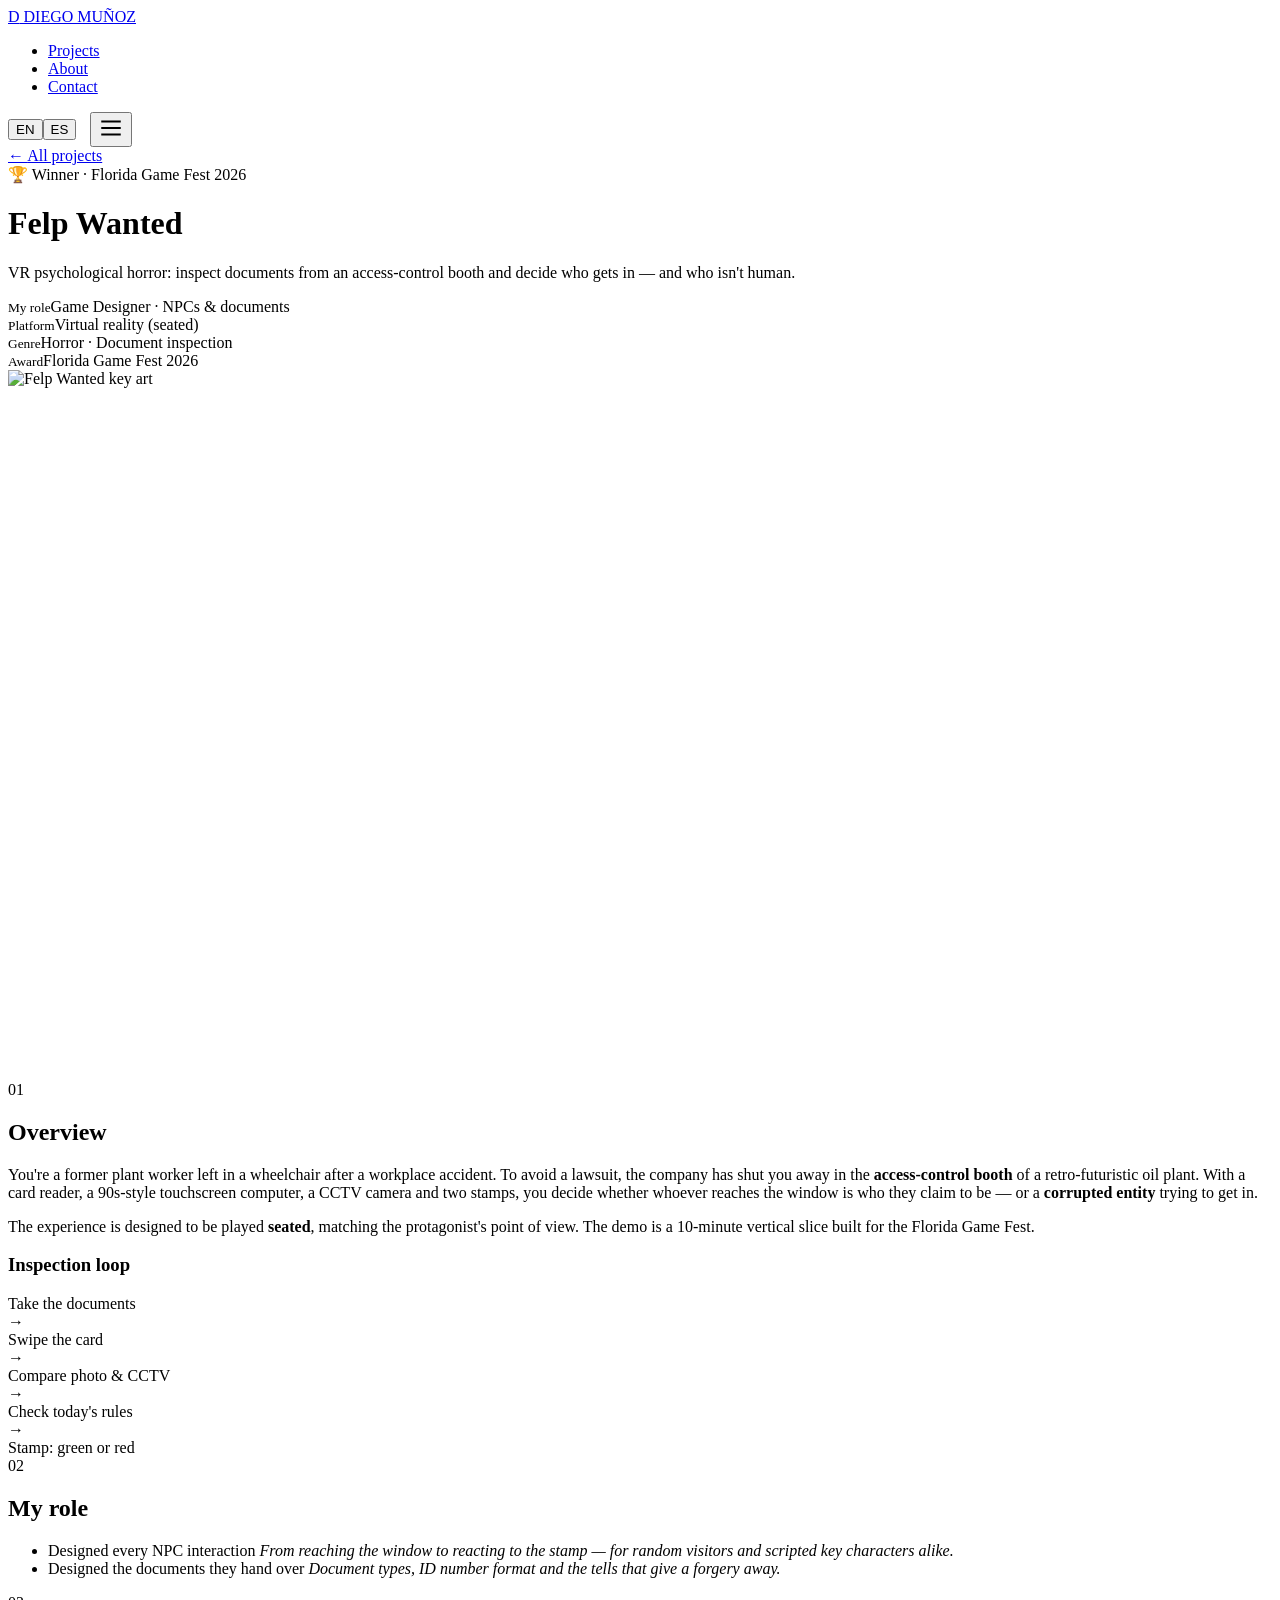
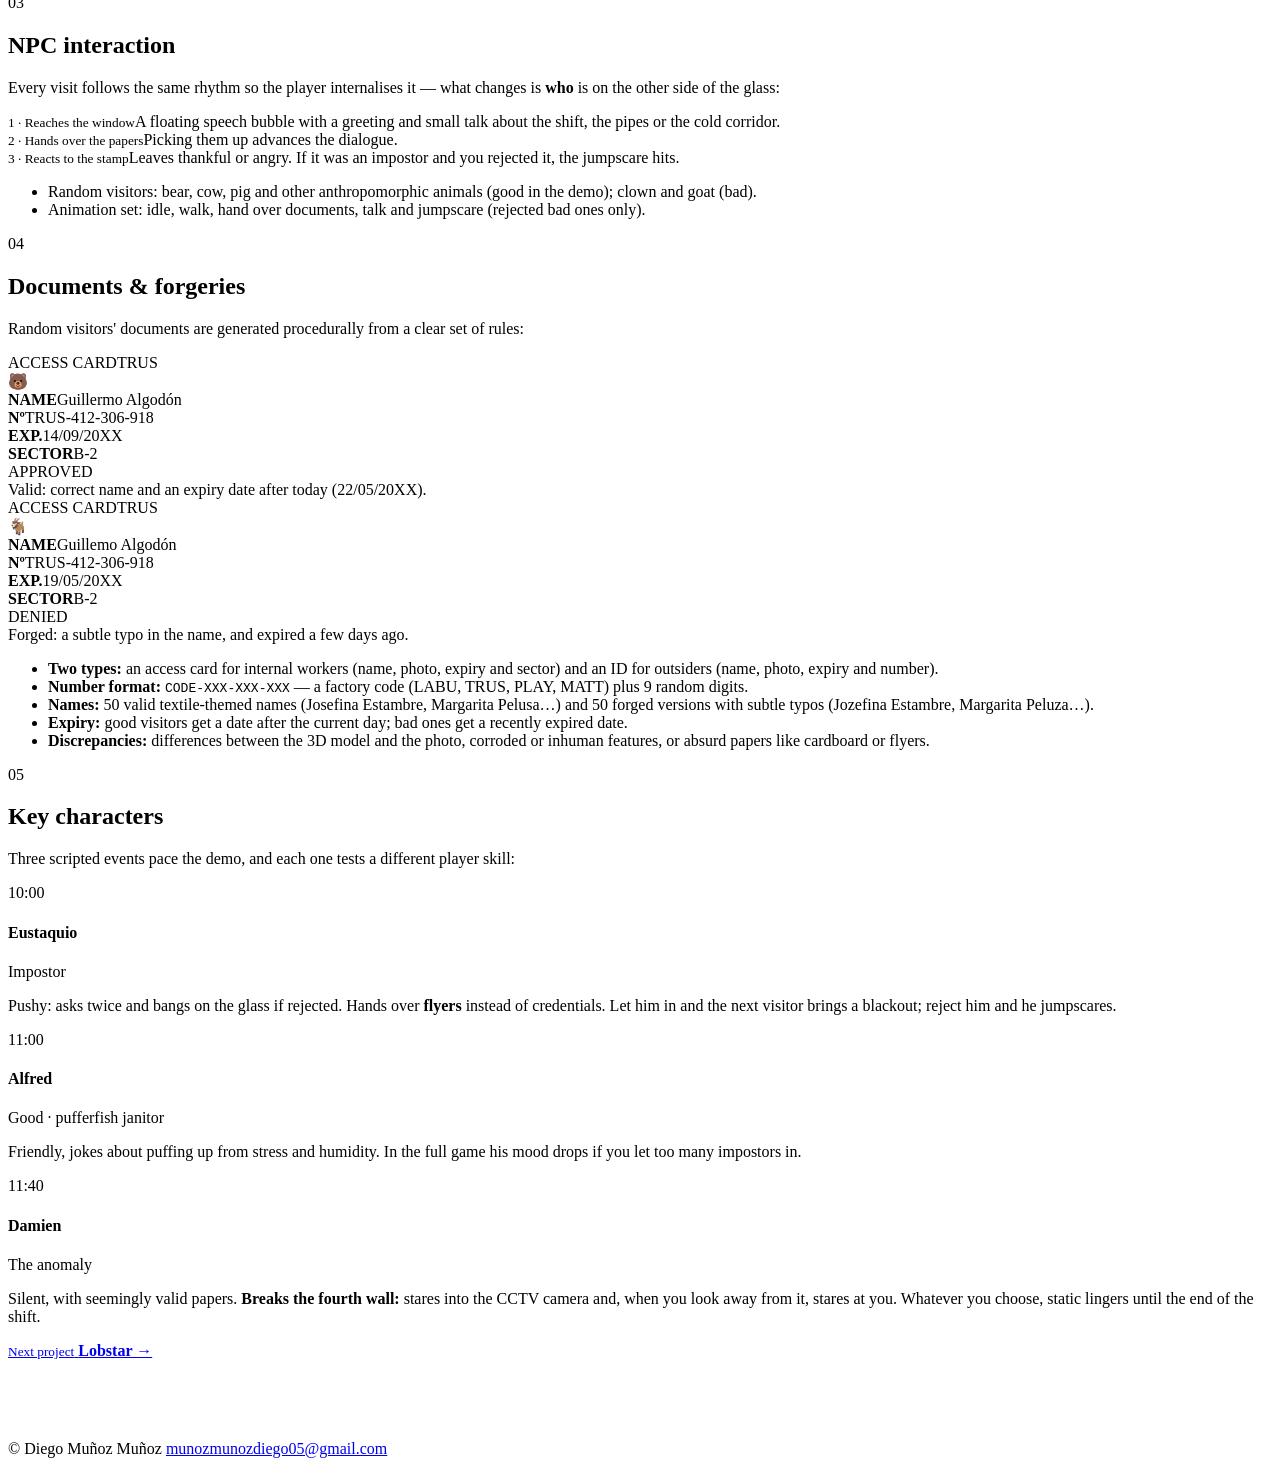
==== felpwanted.html @ 3d98a2ec "Add files via upload" ====
<!DOCTYPE html>
<html lang="en">
<head>
  <meta charset="UTF-8" />
  <meta name="viewport" content="width=device-width, initial-scale=1.0" />
  <title data-en="Felp Wanted — Diego Muñoz, Game Designer" data-es="Felp Wanted — Diego Muñoz, Game Designer">Felp Wanted — Diego Muñoz, Game Designer</title>
  <meta name="description" content="Felp Wanted: award-winning VR psychological horror about access control. NPC interaction and document design by Diego Muñoz." />
  <link rel="icon" href="data:image/svg+xml,<svg xmlns='http://www.w3.org/2000/svg' viewBox='0 0 32 32'><polygon points='0,0 32,0 32,22 22,32 0,32' fill='%23e0222f'/><text x='16' y='22' font-size='16' font-family='Arial' font-weight='bold' fill='white' text-anchor='middle'>D</text></svg>" />
  <link rel="preconnect" href="https://fonts.googleapis.com" />
  <link rel="preconnect" href="https://fonts.gstatic.com" crossorigin />
  <link href="https://fonts.googleapis.com/css2?family=Chakra+Petch:wght@500;600;700&family=Inter:wght@400;500;600&display=swap" rel="stylesheet" />
  <link rel="stylesheet" href="css/style.css" />
</head>
<body>

  <nav class="nav">
    <div class="container">
      <a href="index.html" class="logo"><span class="logo-mark">D</span> DIEGO MUÑOZ</a>
      <ul class="nav-links">
        <li><a href="index.html#projects" class="active" data-es="Proyectos">Projects</a></li>
        <li><a href="index.html#about" data-es="Sobre mí">About</a></li>
        <li><a href="index.html#contact" data-es="Contacto">Contact</a></li>
      </ul>
      <div style="display:flex;gap:14px;align-items:center">
        <div class="lang-toggle"><button data-lang="en" class="on">EN</button><button data-lang="es">ES</button></div>
        <button class="menu-btn" aria-label="Menu"><svg width="26" height="26" viewBox="0 0 24 24" fill="none" stroke="currentColor" stroke-width="2"><path d="M3 6h18M3 12h18M3 18h18"/></svg></button>
      </div>
    </div>
  </nav>

  <header class="p-hero">
    <div class="container">
      <a href="index.html#projects" class="back">← <span data-es="Todos los proyectos">All projects</span></a><br>
      <span class="flag" data-es="🏆 Ganador · Florida Game Fest 2026">🏆 Winner · Florida Game Fest 2026</span>
      <h1>Felp Wanted</h1>
      <p class="tagline" data-es="Terror psicológico en VR: revisa documentos en una cabina de control de acceso y decide quién entra… y quién no es humano.">
        VR psychological horror: inspect documents from an access-control booth and decide who gets in — and who isn't human.</p>

      <div class="facts">
        <div class="fact"><small data-es="Mi rol">My role</small><span data-es="Game Designer · NPCs y documentos">Game Designer · NPCs &amp; documents</span></div>
        <div class="fact"><small data-es="Plataforma">Platform</small><span data-es="Realidad virtual (sentado)">Virtual reality (seated)</span></div>
        <div class="fact"><small data-es="Género">Genre</small><span data-es="Terror · Inspección de documentos">Horror · Document inspection</span></div>
        <div class="fact"><small data-es="Premio">Award</small><span>Florida Game Fest 2026</span></div>
      </div>
    </div>
  </header>

  <main class="container">
    <div class="video-wrap reveal" style="aspect-ratio:16/9">
      <img src="assets/img/felpwanted-cover.jpg" alt="Felp Wanted key art" style="width:100%;height:100%;object-fit:cover" />
    </div>

    <!-- 01 OVERVIEW -->
    <div class="case reveal">
      <div class="case-label"><div class="num">01</div><h2 data-es="Resumen">Overview</h2></div>
      <div class="case-body">
        <p data-es="Eres un antiguo operario que quedó en silla de ruedas tras un accidente laboral. Para evitar una demanda, la empresa te ha encerrado en la <strong>cabina de control de acceso</strong> de una planta petrolera retrofuturista. Con un lector de tarjetas, un ordenador táctil de estética noventera, una cámara CCTV y dos sellos, debes decidir si quien llega a la ventanilla es quien dice ser… o una <strong>entidad corrupta</strong> que intenta colarse.">
          You're a former plant worker left in a wheelchair after a workplace accident. To avoid a lawsuit, the company has shut you away in the <strong>access-control booth</strong> of a retro-futuristic oil plant. With a card reader, a 90s-style touchscreen computer, a CCTV camera and two stamps, you decide whether whoever reaches the window is who they claim to be — or a <strong>corrupted entity</strong> trying to get in.</p>
        <p data-es="La experiencia está pensada para jugarse <strong>sentado</strong>, replicando la perspectiva del protagonista. La demo es un tramo vertical de 10 minutos creado para la Florida Game Fest.">
          The experience is designed to be played <strong>seated</strong>, matching the protagonist's point of view. The demo is a 10-minute vertical slice built for the Florida Game Fest.</p>
        <h3 data-es="Bucle de inspección">Inspection loop</h3>
        <div class="loop">
          <div class="step" data-es="Recoger documentos">Take the documents</div><span class="arrow">→</span>
          <div class="step" data-es="Pasar la tarjeta">Swipe the card</div><span class="arrow">→</span>
          <div class="step" data-es="Comparar foto y CCTV">Compare photo &amp; CCTV</div><span class="arrow">→</span>
          <div class="step" data-es="Revisar normas del día">Check today's rules</div><span class="arrow">→</span>
          <div class="step" data-es="Sellar: verde o rojo">Stamp: green or red</div>
        </div>
      </div>
    </div>

    <!-- 02 ROLE -->
    <div class="case reveal">
      <div class="case-label"><div class="num">02</div><h2 data-es="Mi rol">My role</h2></div>
      <div class="case-body">
        <ul class="contrib">
          <li><span data-es="Diseñé todas las interacciones con los NPCs">Designed every NPC interaction</span>
            <em data-es="Desde que llegan a la ventanilla hasta su reacción al sello, tanto de los visitantes aleatorios como de los personajes clave.">From reaching the window to reacting to the stamp — for random visitors and scripted key characters alike.</em></li>
          <li><span data-es="Diseñé los documentos que entregan">Designed the documents they hand over</span>
            <em data-es="Tipos de documento, formato de los números y las pistas que delatan una falsificación.">Document types, ID number format and the tells that give a forgery away.</em></li>
        </ul>
      </div>
    </div>

    <!-- 03 NPC INTERACTION -->
    <div class="case reveal">
      <div class="case-label"><div class="num">03</div><h2 data-es="Interacción con NPCs">NPC interaction</h2></div>
      <div class="case-body">
        <p data-es="Cada visita sigue el mismo ritmo para que el jugador lo interiorice, y lo que cambia es <strong>quién</strong> está al otro lado del cristal:">
          Every visit follows the same rhythm so the player internalises it — what changes is <strong>who</strong> is on the other side of the glass:</p>
        <div class="dialog">
          <div class="bubble"><small data-es="1 · Llega a la ventanilla">1 · Reaches the window</small><span data-es="Un bocadillo flotante con un saludo y charla sobre el turno, las cañerías o el frío del pasillo.">A floating speech bubble with a greeting and small talk about the shift, the pipes or the cold corridor.</span></div>
          <div class="bubble"><small data-es="2 · Entrega los papeles">2 · Hands over the papers</small><span data-es="Al recogerlos, el diálogo avanza.">Picking them up advances the dialogue.</span></div>
          <div class="bubble"><small data-es="3 · Reacciona al sello">3 · Reacts to the stamp</small><span data-es="Se despide agradecido o enfadado. Si era un infiltrado y lo rechazas, llega el jumpscare.">Leaves thankful or angry. If it was an impostor and you rejected it, the jumpscare hits.</span></div>
        </div>
        <ul class="rules">
          <li data-es="Visitantes aleatorios: oso, vaca, cerdo y otros animales antropomorfos (buenos en la demo); payaso y cabra (malos).">Random visitors: bear, cow, pig and other anthropomorphic animals (good in the demo); clown and goat (bad).</li>
          <li data-es="Animaciones: idle, caminar, entregar documentos, hablar y jumpscare (solo malos rechazados).">Animation set: idle, walk, hand over documents, talk and jumpscare (rejected bad ones only).</li>
        </ul>
        <div class="why" data-label="Why I designed it this way" data-label-es="Por qué lo diseñé así"><!-- WHY: NPC interaction --></div>
      </div>
    </div>

    <!-- 04 DOCUMENTS -->
    <div class="case reveal">
      <div class="case-label"><div class="num">04</div><h2 data-es="Documentos y falsificaciones">Documents &amp; forgeries</h2></div>
      <div class="case-body">
        <p data-es="Los documentos de los visitantes aleatorios se generan de forma procedural con unas reglas claras:">
          Random visitors' documents are generated procedurally from a clear set of rules:</p>
        <div class="docs">
          <div>
            <div class="doc-card">
              <div class="doc-top"><span data-es="TARJETA DE ACCESO">ACCESS CARD</span><span>TRUS</span></div>
              <div class="doc-body">
                <div class="photo">🐻</div>
                <div>
                  <div class="row"><b data-es="NOMBRE">NAME</b>Guillermo Algodón</div>
                  <div class="row"><b>Nº</b>TRUS-412-306-918</div>
                  <div class="row"><b data-es="CAD.">EXP.</b>14/09/20XX</div>
                  <div class="row"><b data-es="SECTOR">SECTOR</b>B-2</div>
                </div>
              </div>
              <span class="stamp ok" data-es="APROBADO">APPROVED</span>
            </div>
            <div class="doc-caption" data-es="Válido: nombre correcto y fecha posterior al día actual (22/05/20XX).">Valid: correct name and an expiry date after today (22/05/20XX).</div>
          </div>
          <div>
            <div class="doc-card fake">
              <div class="doc-top"><span data-es="TARJETA DE ACCESO">ACCESS CARD</span><span>TRUS</span></div>
              <div class="doc-body">
                <div class="photo">🐐</div>
                <div>
                  <div class="row"><b data-es="NOMBRE">NAME</b><span class="err">Guillemo</span> Algodón</div>
                  <div class="row"><b>Nº</b>TRUS-412-306-918</div>
                  <div class="row"><b data-es="CAD.">EXP.</b><span class="err">19/05/20XX</span></div>
                  <div class="row"><b data-es="SECTOR">SECTOR</b>B-2</div>
                </div>
              </div>
              <span class="stamp no" data-es="RECHAZADO">DENIED</span>
            </div>
            <div class="doc-caption" data-es="Falsificado: una errata sutil en el nombre y caducado hace unos días.">Forged: a subtle typo in the name, and expired a few days ago.</div>
          </div>
        </div>
        <ul class="rules">
          <li data-es="<strong>Dos tipos:</strong> tarjeta de acceso para trabajadores internos (nombre, foto, caducidad y sector) y DNI para externos (nombre, foto, caducidad y número).">
            <strong>Two types:</strong> an access card for internal workers (name, photo, expiry and sector) and an ID for outsiders (name, photo, expiry and number).</li>
          <li data-es="<strong>Formato del número:</strong> <code>SIGLAS-XXX-XXX-XXX</code>, con las siglas de una de las fábricas (LABU, TRUS, PLAY, MATT) y 9 dígitos aleatorios.">
            <strong>Number format:</strong> <code>CODE-XXX-XXX-XXX</code> — a factory code (LABU, TRUS, PLAY, MATT) plus 9 random digits.</li>
          <li data-es="<strong>Nombres:</strong> 50 nombres válidos de temática textil (Josefina Estambre, Margarita Pelusa…) y 50 versiones falsas con erratas sutiles (Jozefina Estambre, Margarita Peluza…).">
            <strong>Names:</strong> 50 valid textile-themed names (Josefina Estambre, Margarita Pelusa…) and 50 forged versions with subtle typos (Jozefina Estambre, Margarita Peluza…).</li>
          <li data-es="<strong>Caducidad:</strong> los buenos reciben una fecha posterior al día actual; los malos, una recién caducada.">
            <strong>Expiry:</strong> good visitors get a date after the current day; bad ones get a recently expired date.</li>
          <li data-es="<strong>Discrepancias:</strong> diferencias entre el modelo 3D y la foto, rasgos corroídos o inhumanos, o papeles absurdos como cartones o folletos.">
            <strong>Discrepancies:</strong> differences between the 3D model and the photo, corroded or inhuman features, or absurd papers like cardboard or flyers.</li>
        </ul>
        <div class="why" data-label="Why I designed it this way" data-label-es="Por qué lo diseñé así"><!-- WHY: documents --></div>
      </div>
    </div>

    <!-- 05 KEY CHARACTERS -->
    <div class="case reveal">
      <div class="case-label"><div class="num">05</div><h2 data-es="Personajes clave">Key characters</h2></div>
      <div class="case-body">
        <p data-es="Tres eventos guionizados marcan el ritmo de la demo. Cada uno pone a prueba una habilidad distinta del jugador:">
          Three scripted events pace the demo, and each one tests a different player skill:</p>
        <div class="chars">
          <div class="char bad">
            <div class="time">10:00</div><h4>Eustaquio</h4><span class="tag" data-es="Infiltrado">Impostor</span>
            <p data-es="Insistente: pide pasar dos veces y golpea el cristal si lo rechazas. Entrega <strong>folletos</strong> en lugar de credenciales. Si entra, provoca un apagón con el siguiente visitante; si lo rechazas, jumpscare.">Pushy: asks twice and bangs on the glass if rejected. Hands over <strong>flyers</strong> instead of credentials. Let him in and the next visitor brings a blackout; reject him and he jumpscares.</p>
          </div>
          <div class="char good">
            <div class="time">11:00</div><h4>Alfred</h4><span class="tag" data-es="Bueno · conserje pez globo">Good · pufferfish janitor</span>
            <p data-es="Amistoso, bromea con que se hincha por el estrés y la humedad. En el juego completo su ánimo decae si dejas pasar a muchos infiltrados.">Friendly, jokes about puffing up from stress and humidity. In the full game his mood drops if you let too many impostors in.</p>
          </div>
          <div class="char bad">
            <div class="time">11:40</div><h4>Damien</h4><span class="tag" data-es="La anomalía">The anomaly</span>
            <p data-es="Silencioso y con documentos aparentemente válidos. <strong>Rompe la cuarta pared:</strong> mira fijamente a la cámara CCTV y, al bajarla, te mira a ti. Hagas lo que hagas, deja estática hasta el final del turno.">Silent, with seemingly valid papers. <strong>Breaks the fourth wall:</strong> stares into the CCTV camera and, when you look away from it, stares at you. Whatever you choose, static lingers until the end of the shift.</p>
          </div>
        </div>
        <div class="why" data-label="Why I designed it this way" data-label-es="Por qué lo diseñé así"><!-- WHY: key characters --></div>
      </div>
    </div>

    <a href="lobstar.html" class="next-project reveal">
      <small data-es="Siguiente proyecto">Next project</small>
      <strong>Lobstar →</strong>
    </a>
  </main>

  <footer style="margin-top:80px">
    <div class="container">
      <span>© <span data-year></span> Diego Muñoz Muñoz</span>
      <a href="mailto:munozmunozdiego05@gmail.com">munozmunozdiego05@gmail.com</a>
    </div>
  </footer>
  <script src="js/main.js"></script>
</body>
</html>
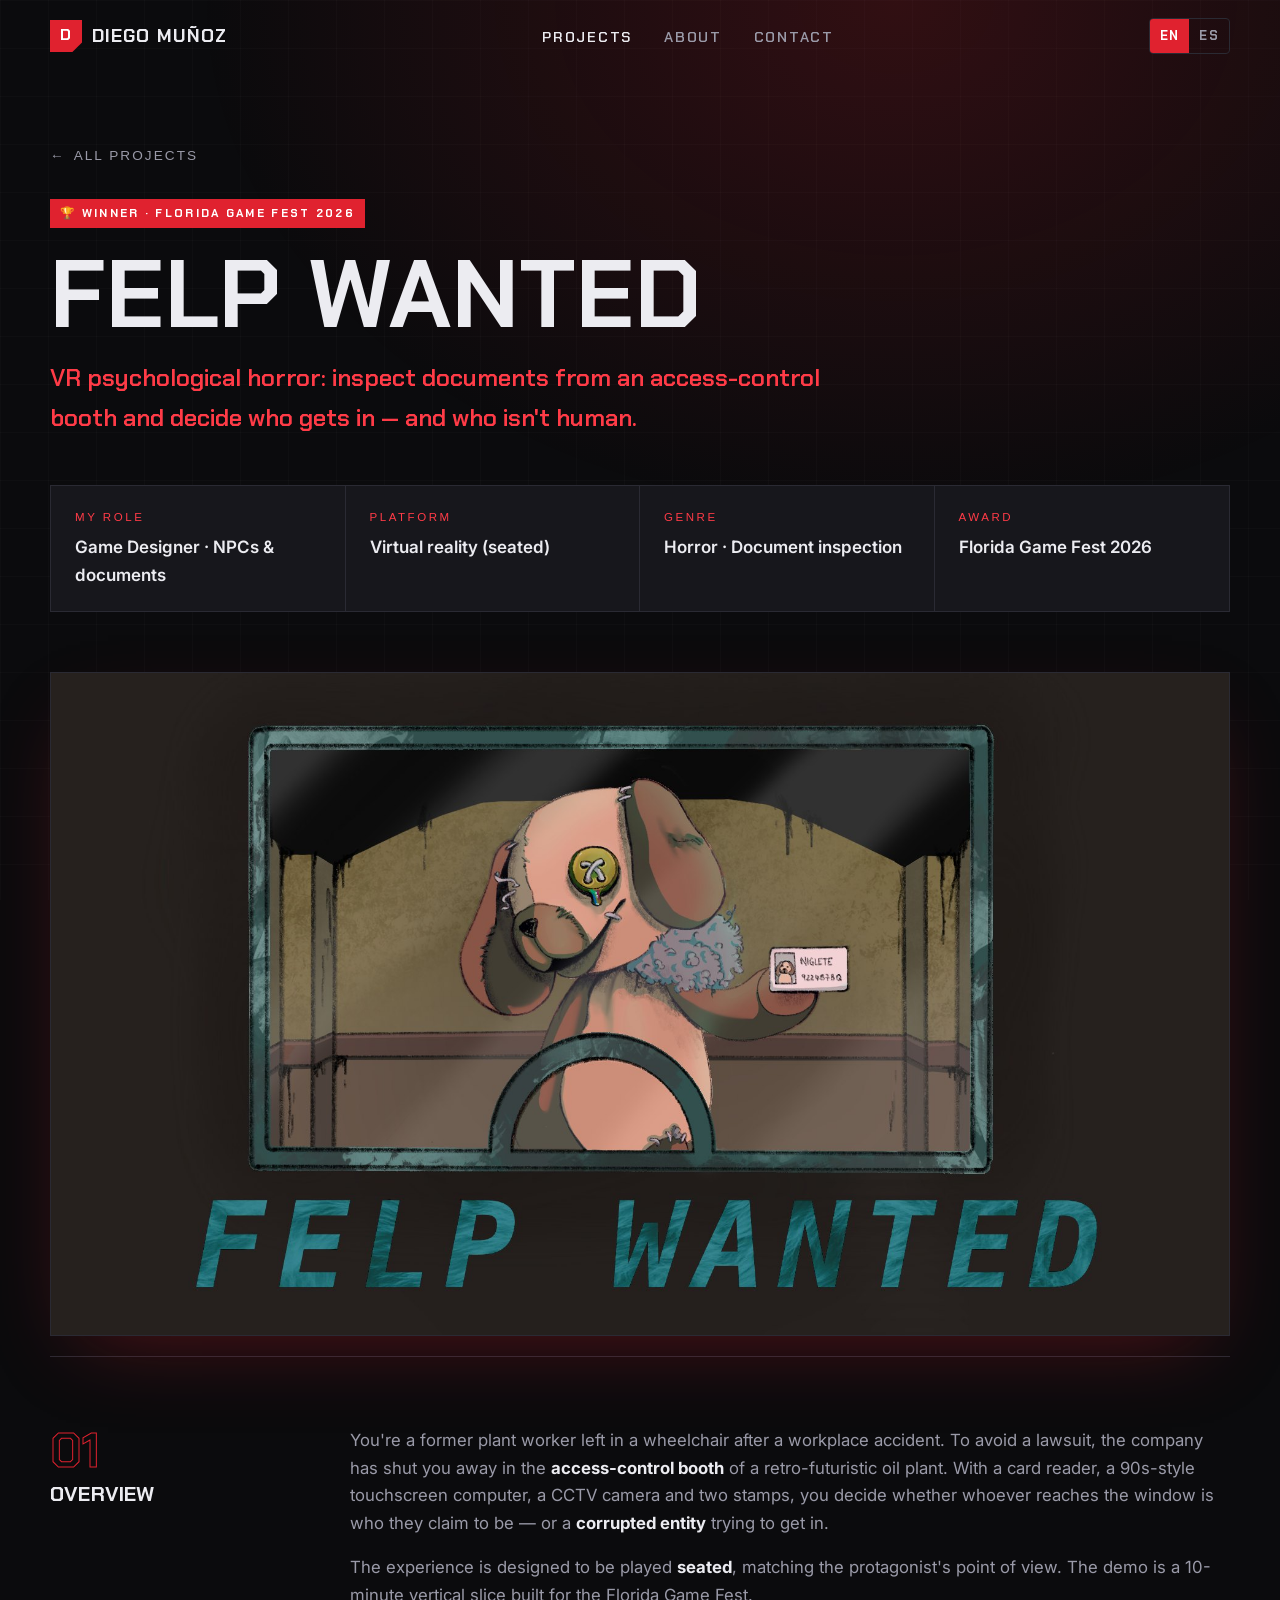
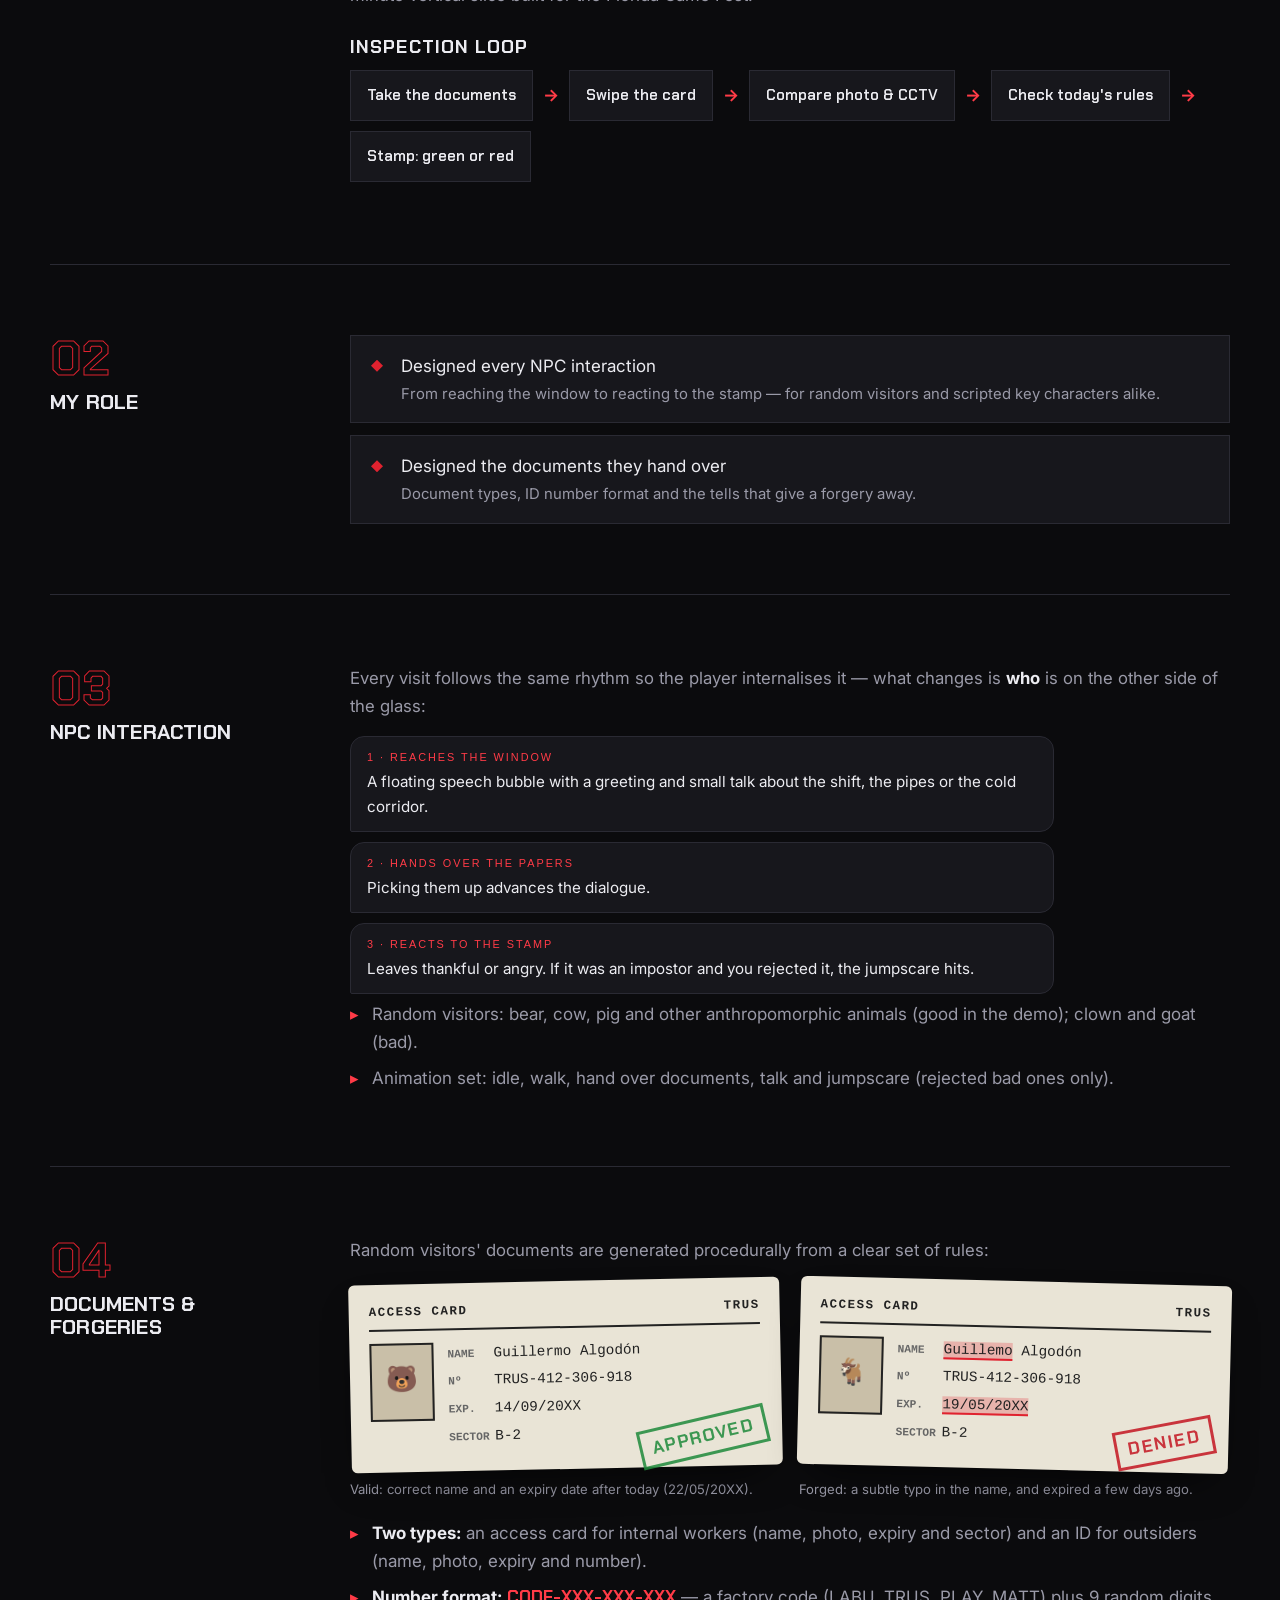
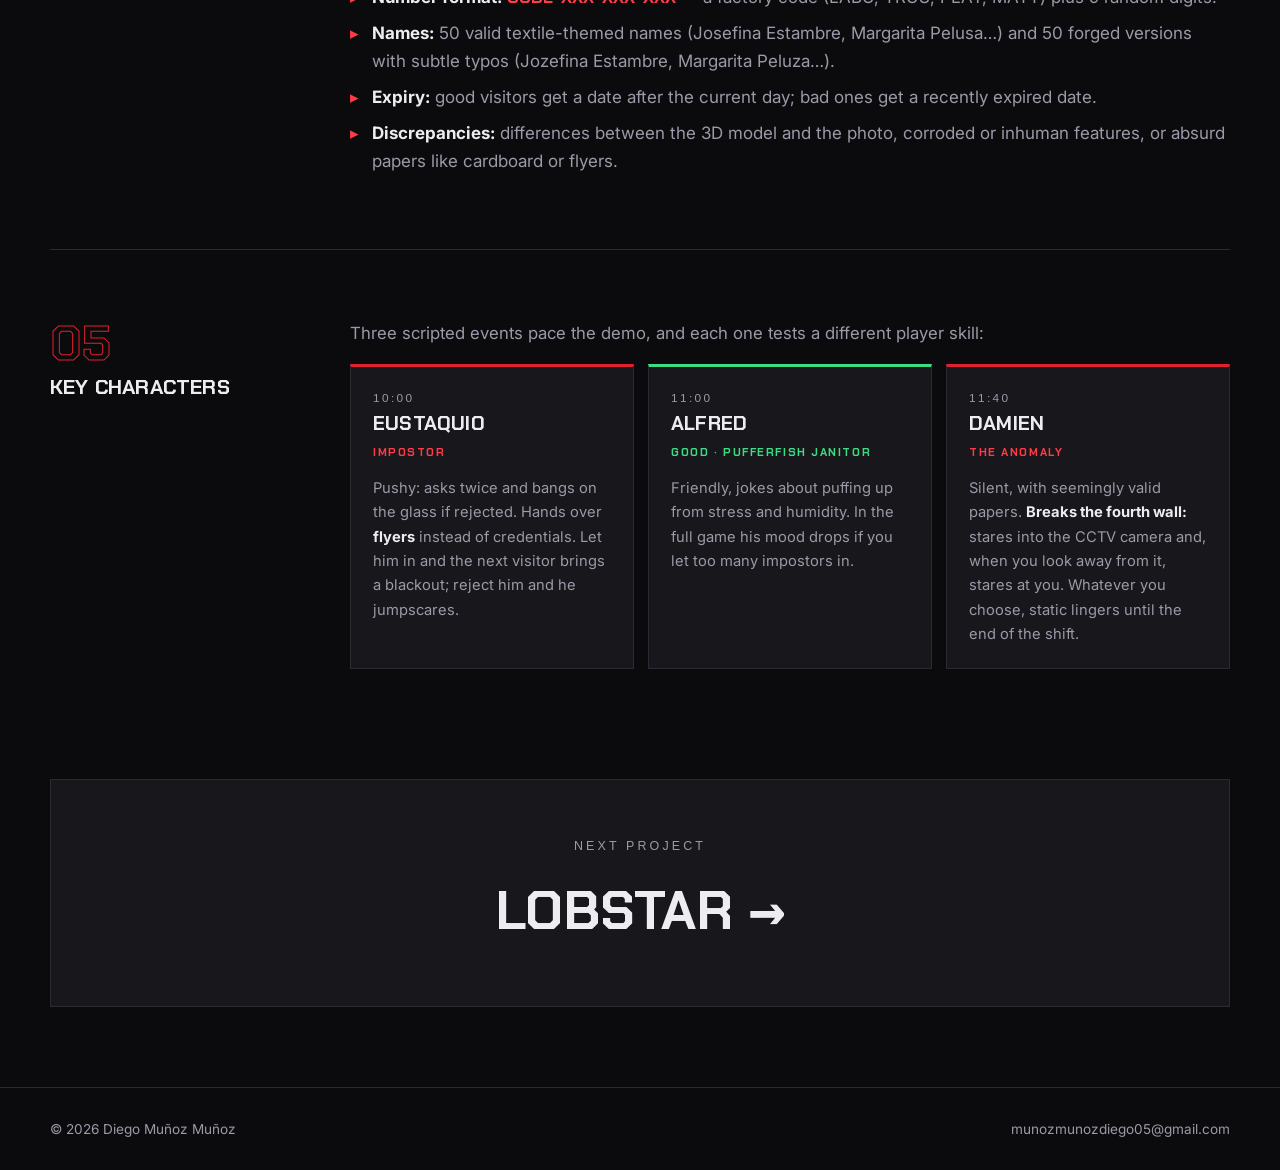
==== commit 7955abd2: "Add files via upload" ====
--- a/felpwanted.html
+++ b/felpwanted.html
@@ -9,7 +9,531 @@
   <link rel="preconnect" href="https://fonts.googleapis.com" />
   <link rel="preconnect" href="https://fonts.gstatic.com" crossorigin />
   <link href="https://fonts.googleapis.com/css2?family=Chakra+Petch:wght@500;600;700&family=Inter:wght@400;500;600&display=swap" rel="stylesheet" />
-  <link rel="stylesheet" href="css/style.css" />
+  <style>
+/* ==========================================================
+   Diego Muñoz — Game Designer Portfolio
+   Palette: black / crimson red
+   ========================================================== */
+:root {
+  --bg: #0b0b0d;
+  --bg-2: #121216;
+  --surface: #17171c;
+  --surface-2: #1e1e25;
+  --line: #2a2a33;
+  --text: #ececf1;
+  --muted: #9a9aa8;
+  --red: #e0222f;
+  --red-bright: #ff3b47;
+  --red-dark: #8f121b;
+  --red-glow: rgba(224, 34, 47, 0.35);
+  --font-display: "Chakra Petch", "Segoe UI", sans-serif;
+  --font-body: "Inter", "Segoe UI", system-ui, sans-serif;
+  --radius: 4px;
+  --max: 1180px;
+  --cut: 14px;
+}
+
+* { box-sizing: border-box; margin: 0; padding: 0; }
+html { scroll-behavior: smooth; }
+body {
+  background: var(--bg);
+  color: var(--text);
+  font-family: var(--font-body);
+  font-size: 17px;
+  line-height: 1.65;
+  -webkit-font-smoothing: antialiased;
+  overflow-x: hidden;
+}
+/* subtle grid texture */
+body::before {
+  content: "";
+  position: fixed; inset: 0;
+  background-image:
+    linear-gradient(rgba(255,255,255,0.018) 1px, transparent 1px),
+    linear-gradient(90deg, rgba(255,255,255,0.018) 1px, transparent 1px);
+  background-size: 48px 48px;
+  pointer-events: none;
+  z-index: -1;
+}
+img { max-width: 100%; display: block; }
+a { color: inherit; text-decoration: none; }
+::selection { background: var(--red); color: #fff; }
+
+.container { width: min(var(--max), 100% - 48px); margin-inline: auto; }
+
+/* ---------- Typography ---------- */
+h1, h2, h3, h4 { font-family: var(--font-display); font-weight: 700; line-height: 1.1; letter-spacing: 0.01em; }
+h2 { font-size: clamp(2rem, 4vw, 2.8rem); text-transform: uppercase; }
+h3 { font-size: 1.35rem; }
+.eyebrow {
+  font-family: var(--font-display);
+  font-size: 0.8rem; font-weight: 600;
+  letter-spacing: 0.28em; text-transform: uppercase;
+  color: var(--red-bright);
+  display: inline-flex; align-items: center; gap: 12px;
+}
+.eyebrow::before { content: ""; width: 28px; height: 2px; background: var(--red); }
+.muted { color: var(--muted); }
+.red { color: var(--red-bright); }
+
+/* ---------- Nav ---------- */
+.nav {
+  position: fixed; top: 0; left: 0; right: 0; z-index: 50;
+  transition: background .3s, border-color .3s;
+  border-bottom: 1px solid transparent;
+}
+.nav.scrolled { background: rgba(11,11,13,0.86); backdrop-filter: blur(10px); border-color: var(--line); }
+.nav .container { display: flex; align-items: center; justify-content: space-between; height: 72px; }
+.logo { font-family: var(--font-display); font-weight: 700; font-size: 1.15rem; letter-spacing: 0.06em; display: flex; align-items: center; gap: 10px; }
+.logo-mark {
+  width: 32px; height: 32px; display: grid; place-items: center;
+  background: var(--red); color: #fff; font-size: 0.95rem;
+  clip-path: polygon(0 0, 100% 0, 100% 70%, 70% 100%, 0 100%);
+}
+.nav-links { display: flex; align-items: center; gap: 32px; list-style: none; }
+.nav-links a { font-family: var(--font-display); font-size: 0.9rem; font-weight: 600; letter-spacing: 0.12em; text-transform: uppercase; color: var(--muted); transition: color .2s; }
+.nav-links a:hover, .nav-links a.active { color: var(--text); }
+.lang-toggle {
+  display: flex; border: 1px solid var(--line); border-radius: var(--radius); overflow: hidden;
+  font-family: var(--font-display); font-size: 0.8rem; font-weight: 700;
+}
+.lang-toggle button {
+  background: none; border: 0; color: var(--muted); padding: 6px 10px; cursor: pointer; font: inherit; letter-spacing: 0.1em;
+}
+.lang-toggle button.on { background: var(--red); color: #fff; }
+.menu-btn { display: none; background: none; border: 0; color: var(--text); cursor: pointer; }
+
+/* ---------- Buttons ---------- */
+.btn {
+  display: inline-flex; align-items: center; gap: 10px;
+  font-family: var(--font-display); font-weight: 700; font-size: 0.92rem;
+  letter-spacing: 0.14em; text-transform: uppercase;
+  padding: 15px 26px; border: 1px solid transparent; cursor: pointer;
+  clip-path: polygon(0 0, calc(100% - var(--cut)) 0, 100% var(--cut), 100% 100%, var(--cut) 100%, 0 calc(100% - var(--cut)));
+  transition: transform .2s, background .2s, box-shadow .2s, color .2s;
+}
+.btn-primary { background: var(--red); color: #fff; }
+.btn-primary:hover { background: var(--red-bright); transform: translateY(-2px); box-shadow: 0 10px 30px var(--red-glow); }
+.btn-ghost { background: var(--surface); color: var(--text); border-color: var(--line); }
+.btn-ghost:hover { background: var(--surface-2); color: var(--red-bright); transform: translateY(-2px); }
+.btn svg { width: 18px; height: 18px; }
+
+/* ---------- Hero ---------- */
+.hero { min-height: 100vh; display: flex; align-items: center; position: relative; padding: 120px 0 80px; overflow: hidden; }
+.hero::after {
+  content: ""; position: absolute; right: -15%; top: 10%;
+  width: 70vw; height: 70vw; max-width: 900px; max-height: 900px;
+  background: radial-gradient(circle, rgba(224,34,47,0.22) 0%, rgba(224,34,47,0.04) 45%, transparent 70%);
+  z-index: -1;
+}
+.hero-slash {
+  position: absolute; right: 6%; top: 0; bottom: 0; width: 2px;
+  background: linear-gradient(180deg, transparent, var(--red), transparent);
+  transform: skewX(-14deg); opacity: .5; z-index: -1;
+}
+.hero h1 {
+  font-size: clamp(3rem, 9vw, 7.2rem);
+  text-transform: uppercase; margin: 22px 0 10px; letter-spacing: -0.01em;
+}
+.hero h1 .outline { color: transparent; -webkit-text-stroke: 1.5px var(--text); }
+.hero .role {
+  font-family: var(--font-display); font-size: clamp(1.2rem, 2.6vw, 1.7rem); font-weight: 600;
+  color: var(--red-bright); text-transform: uppercase; letter-spacing: 0.08em;
+}
+.hero .role .sep { color: var(--line); margin: 0 10px; }
+.hero p.lead { max-width: 620px; margin: 26px 0 38px; color: var(--muted); font-size: 1.12rem; }
+.hero-ctas { display: flex; flex-wrap: wrap; gap: 14px; }
+.hero-badge {
+  margin-top: 56px; display: inline-flex; align-items: center; gap: 14px;
+  padding: 12px 18px; border: 1px solid var(--line); background: rgba(23,23,28,.7);
+  font-size: 0.92rem; color: var(--muted);
+}
+.hero-badge strong { color: var(--text); }
+.dot { width: 8px; height: 8px; border-radius: 50%; background: #3ddc84; box-shadow: 0 0 10px #3ddc84; }
+.scroll-hint {
+  position: absolute; bottom: 30px; left: 50%; transform: translateX(-50%);
+  font-family: var(--font-display); font-size: 0.72rem; letter-spacing: 0.3em; color: var(--muted);
+  display: flex; flex-direction: column; align-items: center; gap: 10px;
+}
+.scroll-hint span { width: 1px; height: 40px; background: linear-gradient(var(--red), transparent); animation: drip 2s infinite; }
+@keyframes drip { 0% { transform: scaleY(0); transform-origin: top; } 50% { transform: scaleY(1); transform-origin: top; } 51% { transform-origin: bottom; } 100% { transform: scaleY(0); transform-origin: bottom; } }
+
+/* ---------- Sections ---------- */
+section { padding: 110px 0; }
+.section-head { display: flex; justify-content: space-between; align-items: end; gap: 24px; margin-bottom: 56px; flex-wrap: wrap; }
+.section-head h2 { margin-top: 14px; }
+.section-head p { max-width: 460px; color: var(--muted); }
+
+/* ---------- Featured project ---------- */
+.featured {
+  display: grid; grid-template-columns: 1.25fr 1fr; gap: 0;
+  background: var(--surface); border: 1px solid var(--line);
+  position: relative; margin-bottom: 28px; overflow: hidden;
+  transition: border-color .3s, transform .3s;
+}
+.featured:hover { border-color: var(--red-dark); transform: translateY(-4px); }
+.featured::before { content: ""; position: absolute; left: 0; top: 0; bottom: 0; width: 4px; background: var(--red); z-index: 2; }
+.featured-media { position: relative; overflow: hidden; min-height: 380px; background: #000; }
+.featured-media img { width: 100%; height: 100%; object-fit: cover; transition: transform .6s; }
+.featured:hover .featured-media img { transform: scale(1.04); }
+.featured-media::after { content: ""; position: absolute; inset: 0; background: linear-gradient(90deg, transparent 60%, var(--surface)); }
+.featured-body { padding: 44px 44px 40px; display: flex; flex-direction: column; justify-content: center; }
+.featured-body h3 { font-size: 2.6rem; text-transform: uppercase; margin: 14px 0 6px; }
+.featured-body .tagline { color: var(--red-bright); font-family: var(--font-display); font-weight: 600; margin-bottom: 16px; }
+.featured-body p { color: var(--muted); margin-bottom: 22px; }
+.flag {
+  display: inline-block; font-family: var(--font-display); font-size: 0.72rem; font-weight: 700;
+  letter-spacing: 0.2em; text-transform: uppercase; padding: 5px 10px;
+  background: var(--red); color: #fff; width: fit-content;
+}
+
+.meta-row { display: flex; flex-wrap: wrap; gap: 8px; margin-bottom: 26px; }
+.chip {
+  font-size: 0.78rem; font-weight: 600; letter-spacing: 0.04em;
+  padding: 5px 11px; border: 1px solid var(--line); color: var(--muted); background: var(--bg-2);
+}
+.chip.hot { border-color: var(--red-dark); color: var(--red-bright); }
+
+.link-arrow { font-family: var(--font-display); font-weight: 700; letter-spacing: 0.12em; text-transform: uppercase; font-size: 0.9rem; display: inline-flex; gap: 10px; align-items: center; color: var(--text); }
+.link-arrow .arr { transition: transform .2s; color: var(--red-bright); }
+a:hover .link-arrow .arr, .link-arrow:hover .arr { transform: translateX(6px); }
+
+/* ---------- Project grid ---------- */
+.grid { display: grid; grid-template-columns: repeat(2, 1fr); gap: 28px; }
+.card {
+  background: var(--surface); border: 1px solid var(--line); overflow: hidden;
+  display: flex; flex-direction: column; transition: border-color .3s, transform .3s;
+}
+.card:hover { border-color: var(--red-dark); transform: translateY(-4px); }
+.card-media { aspect-ratio: 16 / 9; overflow: hidden; background: #000; position: relative; }
+.card-media img { width: 100%; height: 100%; object-fit: cover; transition: transform .6s; }
+.card:hover .card-media img { transform: scale(1.05); }
+.card-media .award {
+  position: absolute; top: 14px; left: 14px;
+  background: rgba(11,11,13,.85); border: 1px solid var(--red); color: var(--text);
+  font-family: var(--font-display); font-size: 0.75rem; font-weight: 700; letter-spacing: 0.1em; text-transform: uppercase;
+  padding: 6px 10px; display: flex; gap: 8px; align-items: center;
+}
+.card-body { padding: 28px; flex: 1; display: flex; flex-direction: column; }
+.card-body h3 { font-size: 1.7rem; text-transform: uppercase; margin-bottom: 6px; }
+.card-body .tagline { color: var(--red-bright); font-family: var(--font-display); font-weight: 600; font-size: 0.95rem; margin-bottom: 14px; }
+.card-body p { color: var(--muted); font-size: 0.97rem; margin-bottom: 20px; flex: 1; }
+.card-body .meta-row { margin-bottom: 22px; }
+
+/* ---------- About ---------- */
+.about-grid { display: grid; grid-template-columns: 1.1fr 1fr; gap: 64px; align-items: start; }
+.about-text p { color: var(--muted); margin-bottom: 18px; font-size: 1.05rem; }
+.about-text p strong { color: var(--text); font-weight: 600; }
+.focus-list { display: grid; gap: 14px; margin-top: 30px; }
+.focus {
+  display: grid; grid-template-columns: 48px 1fr; gap: 16px; align-items: start;
+  padding: 18px; background: var(--surface); border: 1px solid var(--line);
+}
+.focus-icon {
+  width: 48px; height: 48px; display: grid; place-items: center;
+  background: rgba(224,34,47,.1); border: 1px solid var(--red-dark); color: var(--red-bright);
+  font-family: var(--font-display); font-weight: 700;
+}
+.focus h4 { font-size: 1.05rem; text-transform: uppercase; letter-spacing: 0.06em; margin-bottom: 4px; }
+.focus p { color: var(--muted); font-size: 0.93rem; }
+
+.skills-block { background: var(--surface); border: 1px solid var(--line); padding: 34px; }
+.skills-block h4 { font-size: 0.85rem; letter-spacing: 0.22em; text-transform: uppercase; color: var(--red-bright); margin: 26px 0 14px; }
+.skills-block h4:first-child { margin-top: 0; }
+.tags { display: flex; flex-wrap: wrap; gap: 8px; }
+.tags span { font-size: 0.88rem; padding: 7px 12px; background: var(--bg-2); border: 1px solid var(--line); }
+.lang-row { display: flex; justify-content: space-between; padding: 10px 0; border-bottom: 1px dashed var(--line); font-size: 0.95rem; }
+.lang-row:last-child { border-bottom: 0; }
+.lang-row span:last-child { color: var(--muted); }
+.edu { display: flex; gap: 16px; align-items: center; }
+.edu strong { display: block; }
+.edu small { color: var(--muted); font-size: 0.9rem; }
+
+/* ---------- Contact ---------- */
+.contact {
+  text-align: center; position: relative; overflow: hidden;
+  border-top: 1px solid var(--line);
+  background: radial-gradient(ellipse at 50% 120%, rgba(224,34,47,.25), transparent 60%);
+}
+.contact h2 { font-size: clamp(2.4rem, 6vw, 4.4rem); margin: 18px 0 18px; }
+.contact p { color: var(--muted); max-width: 560px; margin: 0 auto 36px; font-size: 1.08rem; }
+.contact .hero-ctas { justify-content: center; }
+.socials { display: flex; justify-content: center; gap: 14px; margin-top: 40px; flex-wrap: wrap; }
+.socials a {
+  display: inline-flex; align-items: center; gap: 8px; padding: 10px 16px;
+  border: 1px solid var(--line); background: var(--surface); color: var(--muted);
+  font-family: var(--font-display); font-weight: 600; font-size: 0.85rem; letter-spacing: 0.1em; text-transform: uppercase;
+  transition: color .2s, border-color .2s;
+}
+.socials a:hover { color: var(--text); border-color: var(--red); }
+.socials svg { width: 16px; height: 16px; }
+
+footer { padding: 30px 0; border-top: 1px solid var(--line); color: var(--muted); font-size: 0.85rem; }
+footer .container { display: flex; justify-content: space-between; flex-wrap: wrap; gap: 12px; }
+
+/* ==========================================================
+   Project (case study) pages
+   ========================================================== */
+.p-hero { padding: 140px 0 60px; position: relative; }
+.p-hero::after {
+  content: ""; position: absolute; left: 50%; top: 0; transform: translateX(-50%);
+  width: 100%; height: 100%;
+  background: radial-gradient(ellipse at 70% 0%, rgba(224,34,47,.18), transparent 55%);
+  z-index: -1;
+}
+.back { font-family: var(--font-display); font-size: 0.85rem; letter-spacing: 0.15em; text-transform: uppercase; color: var(--muted); display: inline-flex; gap: 8px; margin-bottom: 30px; transition: color .2s; }
+.back:hover { color: var(--red-bright); }
+.p-hero h1 { font-size: clamp(3rem, 8vw, 6rem); text-transform: uppercase; margin: 14px 0 10px; }
+.p-hero .tagline { font-family: var(--font-display); font-size: clamp(1.1rem, 2.4vw, 1.5rem); color: var(--red-bright); font-weight: 600; max-width: 820px; }
+.p-hero .hero-ctas { margin-top: 32px; }
+
+.facts {
+  display: grid; grid-template-columns: repeat(4, 1fr);
+  border: 1px solid var(--line); background: var(--surface); margin-top: 48px;
+}
+.fact { padding: 22px 24px; border-right: 1px solid var(--line); }
+.fact:last-child { border-right: 0; }
+.fact small { display: block; font-family: var(--font-display); font-size: 0.72rem; letter-spacing: 0.22em; text-transform: uppercase; color: var(--red-bright); margin-bottom: 6px; }
+.fact span { font-weight: 600; }
+
+.video-wrap {
+  position: relative; aspect-ratio: 16 / 9; background: #000;
+  border: 1px solid var(--line); margin: 0 0 20px;
+  box-shadow: 0 30px 80px -30px var(--red-glow);
+}
+.video-wrap iframe { position: absolute; inset: 0; width: 100%; height: 100%; border: 0; }
+
+.case { display: grid; grid-template-columns: 240px 1fr; gap: 60px; padding: 70px 0; border-top: 1px solid var(--line); }
+.case:first-of-type { border-top: 0; }
+.case-label { position: sticky; top: 100px; align-self: start; }
+.case-label .num { font-family: var(--font-display); font-size: 3rem; font-weight: 700; color: transparent; -webkit-text-stroke: 1px var(--red); line-height: 1; }
+.case-label h2 { font-size: 1.3rem; margin-top: 8px; }
+.case-body p { color: var(--muted); margin-bottom: 16px; font-size: 1.05rem; }
+.case-body p strong { color: var(--text); }
+.case-body h3 { font-size: 1.15rem; text-transform: uppercase; letter-spacing: 0.06em; margin: 28px 0 12px; }
+
+.contrib { list-style: none; display: grid; gap: 12px; }
+.contrib li {
+  padding: 16px 18px 16px 50px; position: relative;
+  background: var(--surface); border: 1px solid var(--line); color: var(--text);
+}
+.contrib li::before {
+  content: ""; position: absolute; left: 20px; top: 24px; width: 12px; height: 12px;
+  background: var(--red); clip-path: polygon(50% 0, 100% 50%, 50% 100%, 0 50%);
+}
+.contrib li em { font-style: normal; color: var(--muted); display: block; font-size: 0.93rem; margin-top: 2px; }
+
+.pillars { display: grid; grid-template-columns: repeat(3, 1fr); gap: 16px; margin-top: 8px; }
+.pillar { padding: 22px; background: var(--surface); border: 1px solid var(--line); border-top: 3px solid var(--red); }
+.pillar h4 { font-size: 1rem; text-transform: uppercase; letter-spacing: 0.06em; margin-bottom: 8px; }
+.pillar p { font-size: 0.93rem; margin: 0; }
+
+.loop { display: flex; flex-wrap: wrap; align-items: center; gap: 10px; margin: 8px 0 12px; }
+.loop .step { padding: 12px 16px; background: var(--surface); border: 1px solid var(--line); font-family: var(--font-display); font-weight: 600; font-size: 0.95rem; }
+.loop .arrow { color: var(--red-bright); font-weight: 700; }
+
+.gallery { display: grid; grid-template-columns: repeat(2, 1fr); gap: 16px; }
+.gallery img { border: 1px solid var(--line); width: 100%; aspect-ratio: 16/9; object-fit: cover; background: #000; }
+.gallery img.full { grid-column: 1 / -1; }
+
+.awards { display: grid; grid-template-columns: repeat(2, 1fr); gap: 16px; }
+.award-card {
+  padding: 24px; background: linear-gradient(135deg, rgba(224,34,47,.15), var(--surface) 60%);
+  border: 1px solid var(--red-dark); display: flex; gap: 16px; align-items: center;
+}
+.award-card .trophy { font-size: 2rem; }
+.award-card strong { display: block; font-family: var(--font-display); font-size: 1.1rem; text-transform: uppercase; }
+.award-card small { color: var(--muted); }
+
+.next-project {
+  display: block; margin-top: 40px; padding: 50px; text-align: center;
+  background: var(--surface); border: 1px solid var(--line); transition: border-color .3s;
+}
+.next-project:hover { border-color: var(--red); }
+.next-project small { font-family: var(--font-display); letter-spacing: 0.25em; text-transform: uppercase; color: var(--muted); font-size: 0.78rem; }
+.next-project strong { display: block; font-family: var(--font-display); font-size: clamp(2rem, 5vw, 3.4rem); text-transform: uppercase; margin-top: 8px; }
+.next-project:hover strong { color: var(--red-bright); }
+
+/* ---------- Reveal animation ---------- */
+.reveal { opacity: 0; transform: translateY(24px); transition: opacity .7s ease, transform .7s ease; }
+.reveal.in { opacity: 1; transform: none; }
+
+/* ---------- Responsive ---------- */
+@media (max-width: 960px) {
+  .featured { grid-template-columns: 1fr; }
+  .featured-media { min-height: 260px; }
+  .featured-media::after { background: linear-gradient(180deg, transparent 60%, var(--surface)); }
+  .about-grid { grid-template-columns: 1fr; gap: 40px; }
+  .case { grid-template-columns: 1fr; gap: 20px; padding: 50px 0; }
+  .case-label { position: static; }
+  .facts { grid-template-columns: repeat(2, 1fr); }
+  .fact:nth-child(2) { border-right: 0; }
+  .fact:nth-child(-n+2) { border-bottom: 1px solid var(--line); }
+  .pillars { grid-template-columns: 1fr; }
+}
+@media (max-width: 760px) {
+  body { font-size: 16px; }
+  .grid, .gallery, .awards { grid-template-columns: 1fr; }
+  .nav-links { position: fixed; top: 72px; left: 0; right: 0; flex-direction: column; gap: 0; background: var(--bg); border-bottom: 1px solid var(--line); display: none; }
+  .nav-links.open { display: flex; }
+  .nav-links li { width: 100%; border-top: 1px solid var(--line); }
+  .nav-links a { display: block; padding: 18px 24px; }
+  .menu-btn { display: block; }
+  .featured-body { padding: 30px 24px; }
+  .featured-body h3 { font-size: 2rem; }
+  section { padding: 80px 0; }
+  .hero-slash, .scroll-hint { display: none; }
+  .hero .role { display: flex; flex-wrap: wrap; row-gap: 2px; font-size: 1.05rem; }
+  .hero .role .sep { margin: 0 8px; }
+}
+@media (prefers-reduced-motion: reduce) {
+  * { animation: none !important; transition: none !important; }
+  .reveal { opacity: 1; transform: none; }
+}
+
+/* ==========================================================
+   OniJack deep-dive components
+   ========================================================== */
+.why {
+  margin-top: 26px; padding: 22px 24px 22px 26px; position: relative;
+  background: linear-gradient(135deg, rgba(224,34,47,.10), rgba(23,23,28,.6) 70%);
+  border: 1px solid var(--red-dark); border-left: 4px solid var(--red);
+}
+.why::before {
+  content: attr(data-label); display: block;
+  font-family: var(--font-display); font-size: .74rem; font-weight: 700;
+  letter-spacing: .22em; text-transform: uppercase; color: var(--red-bright); margin-bottom: 8px;
+}
+.why p { color: var(--text) !important; margin: 0 0 10px !important; font-size: 1rem !important; }
+.why p:last-child { margin-bottom: 0 !important; }
+.why:empty, .why:not(:has(*)) { display: none; }
+
+.timeline { display: grid; grid-template-columns: repeat(6, 1fr); gap: 6px; margin: 10px 0 18px; }
+.tl {
+  padding: 14px 10px; text-align: center; background: var(--surface); border: 1px solid var(--line);
+  font-family: var(--font-display); font-weight: 600; font-size: .9rem;
+}
+.tl small { display: block; font-size: .68rem; letter-spacing: .16em; color: var(--muted); text-transform: uppercase; margin-bottom: 2px; }
+.tl.shop { border-color: #b8892a; color: #f0c25a; }
+.tl.boss { background: var(--red); border-color: var(--red); color: #fff; }
+.tl.boss small { color: rgba(255,255,255,.8); }
+
+.bars { display: grid; gap: 10px; margin: 8px 0 6px; }
+.bar { display: grid; grid-template-columns: 90px 1fr 52px; gap: 12px; align-items: center; font-size: .92rem; }
+.bar .track { height: 12px; background: var(--bg-2); border: 1px solid var(--line); position: relative; }
+.bar .fill { position: absolute; inset: 0 auto 0 0; background: linear-gradient(90deg, var(--red-dark), var(--red-bright)); }
+.bar b { font-family: var(--font-display); text-align: right; }
+.bar span:first-child { color: var(--muted); font-family: var(--font-display); font-weight: 600; text-transform: uppercase; letter-spacing: .08em; font-size: .8rem; }
+
+.rules { list-style: none; display: grid; gap: 8px; margin: 6px 0 4px; }
+.rules li { padding-left: 22px; position: relative; color: var(--muted); }
+.rules li::before { content: "▸"; position: absolute; left: 0; color: var(--red-bright); }
+.rules li strong { color: var(--text); }
+
+.bosses { display: grid; grid-template-columns: 1fr 1fr; gap: 16px; }
+.boss {
+  padding: 26px; background: var(--surface); border: 1px solid var(--line); position: relative; overflow: hidden;
+}
+.boss::after {
+  content: attr(data-kanji); position: absolute; right: -6px; bottom: -28px;
+  font-size: 7rem; font-weight: 700; color: rgba(224,34,47,.07); line-height: 1; pointer-events: none;
+}
+.boss small { font-family: var(--font-display); font-size: .72rem; letter-spacing: .22em; text-transform: uppercase; color: var(--red-bright); }
+.boss h4 { font-size: 1.5rem; text-transform: uppercase; margin: 6px 0 14px; }
+.boss .rules { font-size: .94rem; }
+
+.tables { display: grid; grid-template-columns: 1.4fr 1fr; gap: 16px; }
+.dtable { width: 100%; border-collapse: collapse; background: var(--surface); border: 1px solid var(--line); font-size: .95rem; }
+.dtable th, .dtable td { padding: 12px 16px; text-align: left; border-bottom: 1px solid var(--line); }
+.dtable th { font-family: var(--font-display); font-size: .72rem; letter-spacing: .2em; text-transform: uppercase; color: var(--red-bright); background: var(--bg-2); }
+.dtable td:last-child { font-family: var(--font-display); font-weight: 700; color: #f0c25a; white-space: nowrap; }
+.dtable tr:last-child td { border-bottom: 0; }
+.dtable td { color: var(--muted); }
+
+.items { display: grid; grid-template-columns: repeat(2, 1fr); gap: 14px; }
+.item { padding: 20px 22px; background: var(--surface); border: 1px solid var(--line); }
+.item-head { display: flex; justify-content: space-between; align-items: baseline; gap: 10px; margin-bottom: 8px; }
+.item h4 { font-size: 1.05rem; text-transform: uppercase; letter-spacing: .04em; }
+.item .type { font-family: var(--font-display); font-size: .66rem; font-weight: 700; letter-spacing: .16em; text-transform: uppercase; padding: 3px 7px; border: 1px solid var(--line); color: var(--muted); white-space: nowrap; }
+.item .type.shared { border-color: #2c5b8f; color: #7fb3ff; }
+.item .type.cursed { border-color: #5d2a8f; color: #c08bff; }
+.item p { font-size: .93rem !important; margin-bottom: 10px !important; }
+.item .lv { font-size: .86rem; color: var(--muted); border-top: 1px dashed var(--line); padding-top: 10px; }
+.item .lv b { color: #f0c25a; font-family: var(--font-display); }
+.item .rework { display: inline-block; margin-left: 6px; font-family: var(--font-display); font-size: .62rem; font-weight: 700; letter-spacing: .14em; padding: 2px 6px; background: var(--red); color: #fff; vertical-align: middle; }
+
+.ai-grid { display: grid; grid-template-columns: 1fr 1fr; gap: 10px; }
+.ai { padding: 14px 16px; background: var(--surface); border: 1px solid var(--line); font-size: .92rem; color: var(--muted); }
+.ai strong { display: block; color: var(--text); font-family: var(--font-display); text-transform: uppercase; letter-spacing: .05em; font-size: .9rem; margin-bottom: 3px; }
+.ai code { font-family: var(--font-display); color: var(--red-bright); font-weight: 700; }
+
+.ach { display: flex; flex-wrap: wrap; gap: 8px; }
+.ach span { font-size: .85rem; padding: 6px 11px; background: var(--bg-2); border: 1px solid var(--line); color: var(--muted); }
+.ach span::before { content: "◆ "; color: #f0c25a; }
+
+@media (max-width: 960px) {
+  .bosses, .tables, .items, .ai-grid { grid-template-columns: 1fr; }
+  .timeline { grid-template-columns: repeat(3, 1fr); }
+}
+
+/* ---------- v3 additions ---------- */
+.featured.reverse { grid-template-columns: 1fr 1.25fr; }
+.featured.reverse .featured-media { order: 2; }
+.featured.reverse .featured-media::after { background: linear-gradient(270deg, transparent 60%, var(--surface)); }
+.featured.reverse::before { left: auto; right: 0; }
+
+.awards-strip { display: flex; flex-wrap: wrap; gap: 10px; margin-top: 18px; }
+.awards-strip span {
+  display: inline-flex; align-items: center; gap: 8px; padding: 8px 14px;
+  border: 1px solid var(--red-dark); background: rgba(224,34,47,.08);
+  font-family: var(--font-display); font-weight: 600; font-size: .85rem; letter-spacing: .04em;
+}
+
+.docs { display: grid; grid-template-columns: 1fr 1fr; gap: 18px; margin: 10px 0 18px; }
+.doc-card {
+  background: #e9e4d6; color: #222; padding: 18px 20px; position: relative;
+  font-family: "Courier New", monospace; font-size: .9rem; border-radius: 6px;
+  box-shadow: 0 18px 40px -18px rgba(0,0,0,.8); transform: rotate(-1.2deg);
+}
+.doc-card.fake { transform: rotate(1.4deg); }
+.doc-card .doc-top { display: flex; justify-content: space-between; font-weight: 700; font-size: .78rem; letter-spacing: .12em; border-bottom: 2px solid #222; padding-bottom: 6px; margin-bottom: 12px; }
+.doc-card .doc-body { display: grid; grid-template-columns: 64px 1fr; gap: 14px; }
+.doc-card .photo { width: 64px; height: 78px; background: #c9bfa8; border: 2px solid #222; display: grid; place-items: center; font-size: 1.6rem; }
+.doc-card .row { margin-bottom: 4px; }
+.doc-card .row b { display: inline-block; width: 46px; font-size: .7rem; color: #666; }
+.doc-card .err { background: rgba(224,34,47,.25); border-bottom: 2px solid var(--red); }
+.doc-card .stamp {
+  position: absolute; right: 14px; bottom: 10px; font-family: var(--font-display); font-weight: 700;
+  font-size: 1.1rem; letter-spacing: .1em; padding: 2px 10px; border: 3px solid; transform: rotate(-12deg); opacity: .85;
+}
+.doc-card .stamp.ok { color: #1f8a3b; }
+.doc-card .stamp.no { color: #c41622; }
+.doc-caption { font-size: .82rem; color: var(--muted); margin-top: 10px; font-family: var(--font-body); }
+
+.chars { display: grid; grid-template-columns: repeat(3, 1fr); gap: 14px; }
+.char { padding: 22px; background: var(--surface); border: 1px solid var(--line); border-top: 3px solid var(--line); }
+.char.bad { border-top-color: var(--red); }
+.char.good { border-top-color: #3ddc84; }
+.char .time { font-family: var(--font-display); font-size: .74rem; letter-spacing: .2em; color: var(--muted); }
+.char h4 { font-size: 1.25rem; text-transform: uppercase; margin: 4px 0 2px; }
+.char .tag { font-family: var(--font-display); font-size: .7rem; font-weight: 700; letter-spacing: .14em; text-transform: uppercase; }
+.char.bad .tag { color: var(--red-bright); }
+.char.good .tag { color: #3ddc84; }
+.char p { font-size: .92rem !important; margin: 12px 0 0 !important; }
+
+.dialog { display: grid; gap: 10px; margin: 8px 0 6px; }
+.bubble { max-width: 80%; padding: 12px 16px; background: var(--surface); border: 1px solid var(--line); border-radius: 14px 14px 14px 2px; font-size: .95rem; }
+.bubble small { display: block; font-family: var(--font-display); font-size: .68rem; letter-spacing: .18em; text-transform: uppercase; color: var(--red-bright); margin-bottom: 2px; }
+
+@media (max-width: 960px) {
+  .featured.reverse { grid-template-columns: 1fr; }
+  .featured.reverse .featured-media { order: 0; }
+  .docs, .chars { grid-template-columns: 1fr; }
+}
+.rules code { font-family: var(--font-display); color: var(--red-bright); font-weight: 700; }
+.scroll-hint { display: none; }
+
+</style>
 </head>
 <body>
 
@@ -47,7 +571,7 @@
 
   <main class="container">
     <div class="video-wrap reveal" style="aspect-ratio:16/9">
-      <img src="assets/img/felpwanted-cover.jpg" alt="Felp Wanted key art" style="width:100%;height:100%;object-fit:cover" />
+      <img src="felpwanted-cover.jpg" alt="Felp Wanted key art" style="width:100%;height:100%;object-fit:cover" />
     </div>
 
     <!-- 01 OVERVIEW -->
@@ -193,6 +717,66 @@
       <a href="mailto:munozmunozdiego05@gmail.com">munozmunozdiego05@gmail.com</a>
     </div>
   </footer>
-  <script src="js/main.js"></script>
+  <script>
+// ===== Language switch (EN / ES) =====
+// Any element with a data-es attribute is translatable.
+// English text lives in the HTML; Spanish lives in data-es.
+(function () {
+  const els = document.querySelectorAll("[data-es]");
+  els.forEach((el) => { el.dataset.en = el.innerHTML; });
+
+  function setLang(lang) {
+    els.forEach((el) => { el.innerHTML = lang === "es" ? el.dataset.es : el.dataset.en; });
+    document.documentElement.lang = lang;
+    document.querySelectorAll(".lang-toggle button").forEach((b) => {
+      b.classList.toggle("on", b.dataset.lang === lang);
+    });
+    document.querySelectorAll("[data-label-es]").forEach((el) => {
+      if (!el.dataset.labelEn) el.dataset.labelEn = el.dataset.label;
+      el.dataset.label = lang === "es" ? el.dataset.labelEs : el.dataset.labelEn;
+    });
+    const t = document.querySelector("title");
+    if (t && t.dataset.es) document.title = lang === "es" ? t.dataset.es : t.dataset.en;
+    try { localStorage.setItem("lang", lang); } catch (e) {}
+  }
+
+  let saved = "en";
+  try { saved = localStorage.getItem("lang") || "en"; } catch (e) {}
+  setLang(saved);
+
+  document.querySelectorAll(".lang-toggle button").forEach((b) => {
+    b.addEventListener("click", () => setLang(b.dataset.lang));
+  });
+})();
+
+// ===== Nav: background on scroll + mobile menu =====
+(function () {
+  const nav = document.querySelector(".nav");
+  const onScroll = () => nav && nav.classList.toggle("scrolled", window.scrollY > 20);
+  window.addEventListener("scroll", onScroll, { passive: true });
+  onScroll();
+
+  const btn = document.querySelector(".menu-btn");
+  const links = document.querySelector(".nav-links");
+  if (btn && links) {
+    btn.addEventListener("click", () => links.classList.toggle("open"));
+    links.querySelectorAll("a").forEach((a) => a.addEventListener("click", () => links.classList.remove("open")));
+  }
+})();
+
+// ===== Reveal on scroll =====
+(function () {
+  const items = document.querySelectorAll(".reveal");
+  if (!("IntersectionObserver" in window)) { items.forEach((i) => i.classList.add("in")); return; }
+  const io = new IntersectionObserver((entries) => {
+    entries.forEach((e) => { if (e.isIntersecting) { e.target.classList.add("in"); io.unobserve(e.target); } });
+  }, { threshold: 0.12 });
+  items.forEach((i) => io.observe(i));
+})();
+
+// ===== Footer year =====
+document.querySelectorAll("[data-year]").forEach((el) => (el.textContent = new Date().getFullYear()));
+
+</script>
 </body>
 </html>
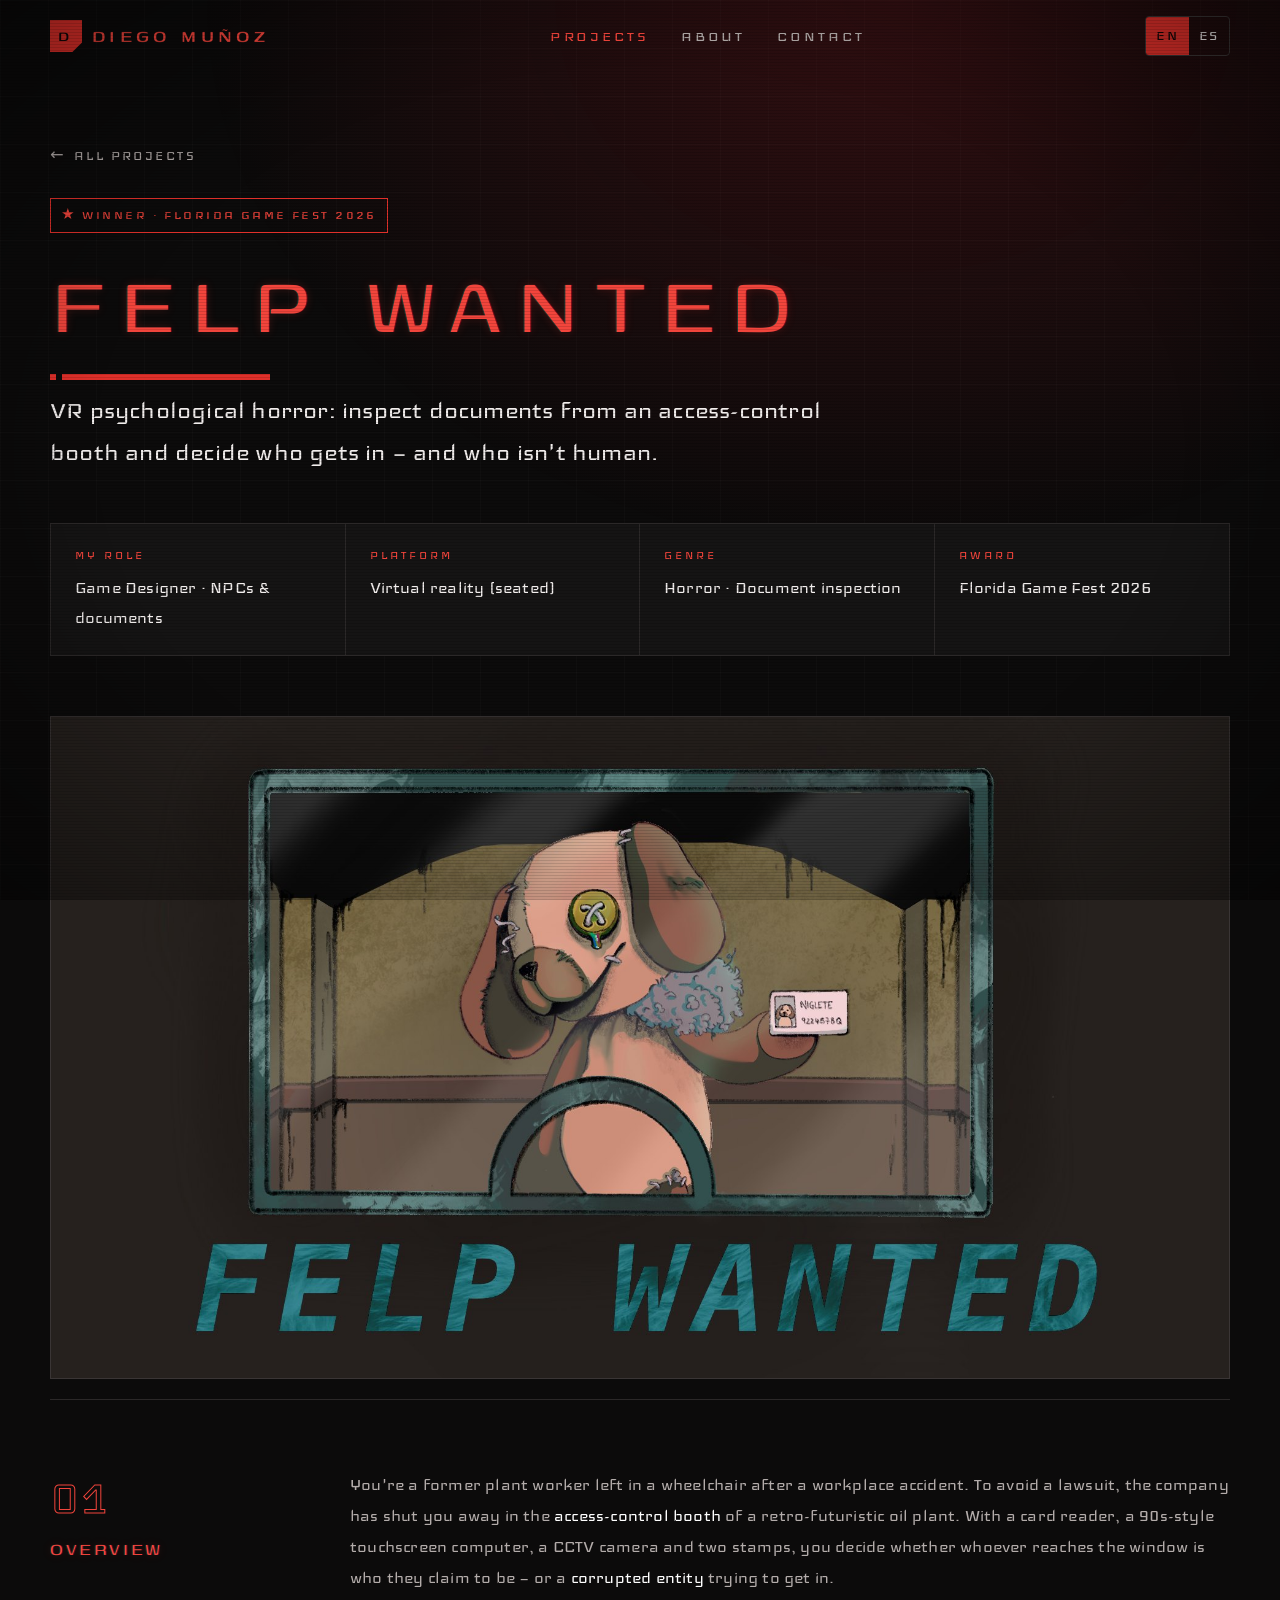
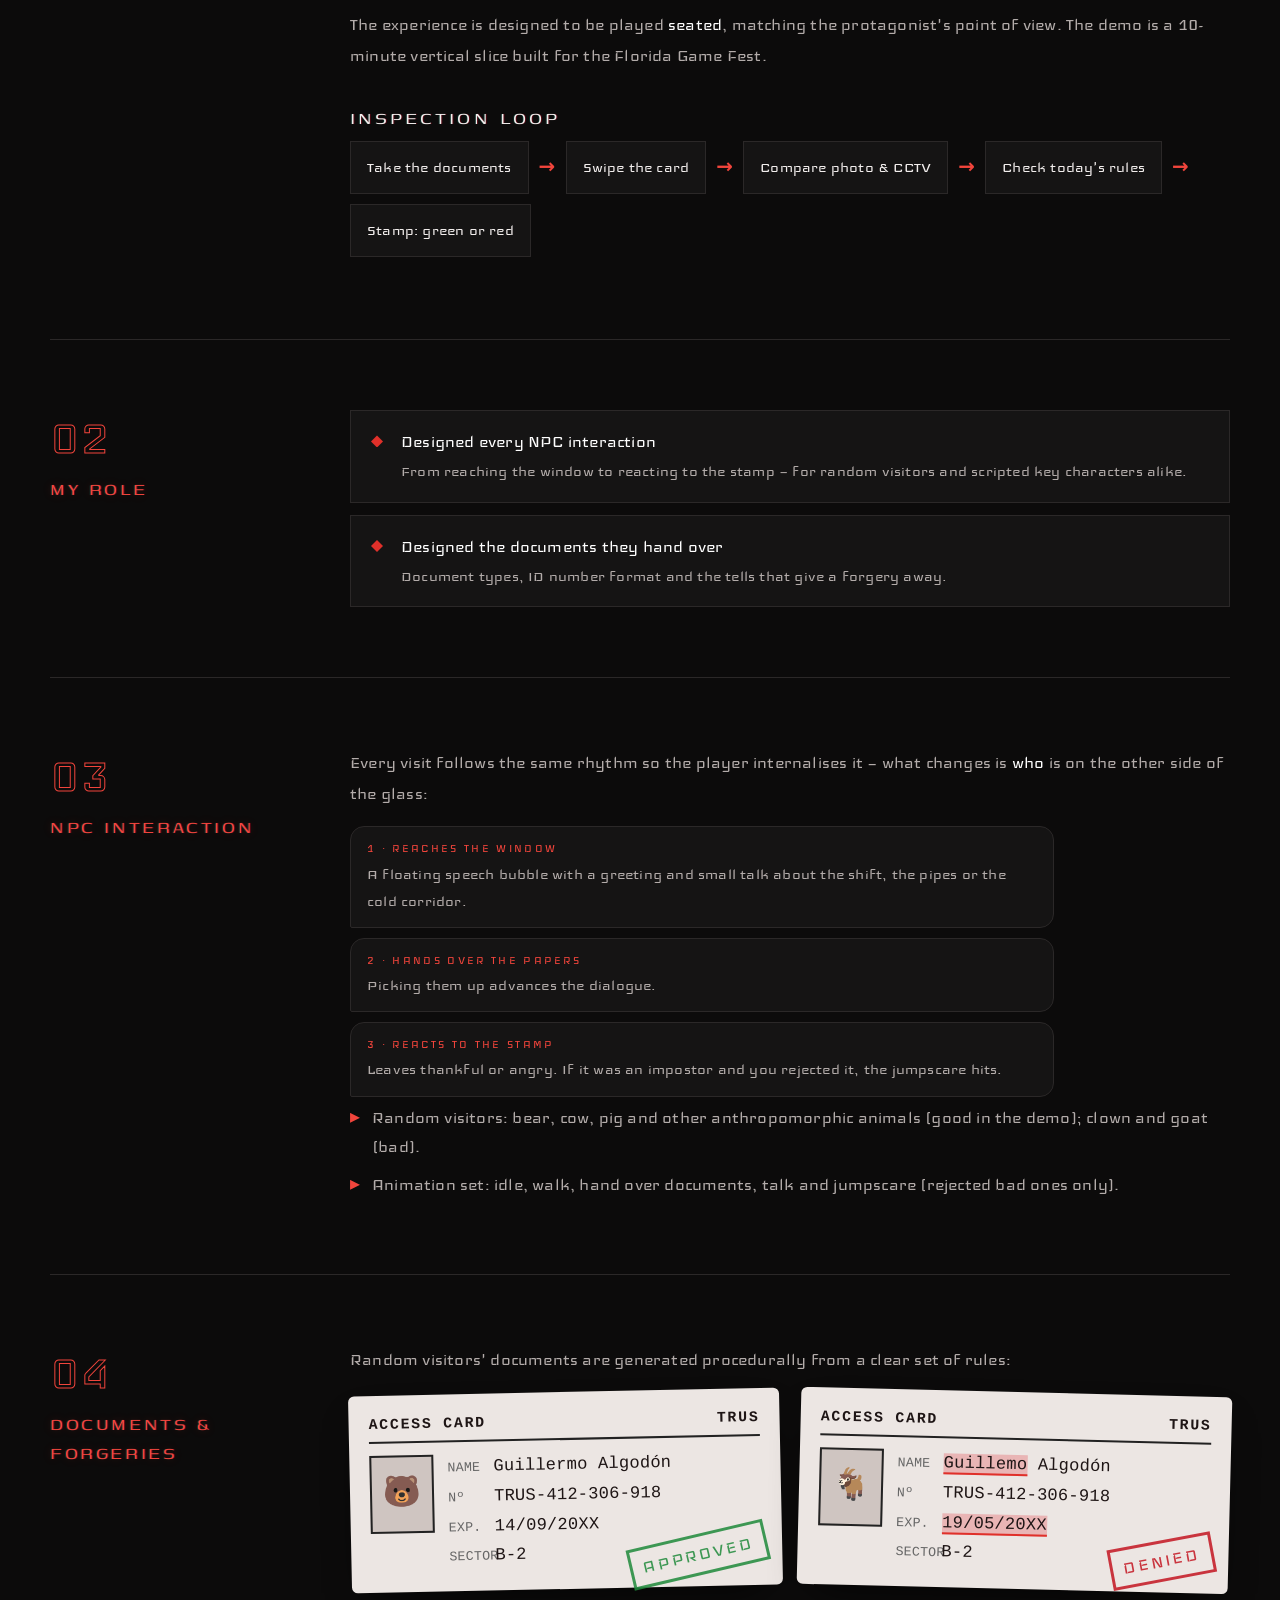
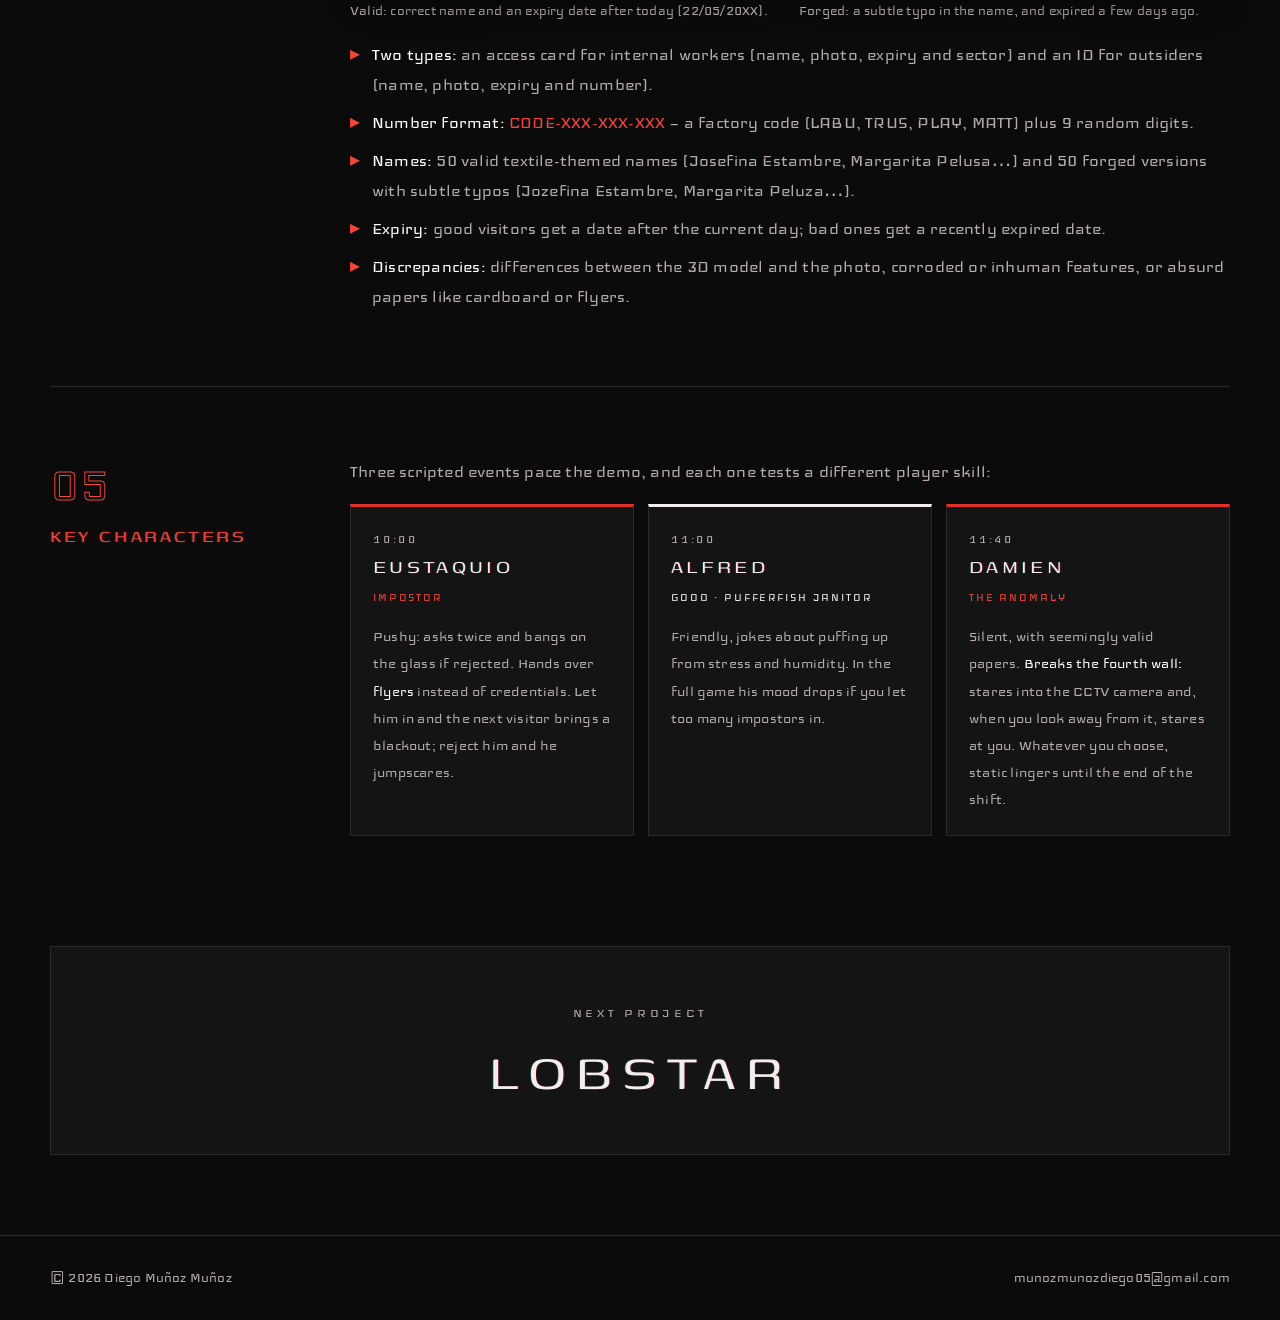
==== commit 9ff26fae: "Add files via upload" ====
--- a/felpwanted.html
+++ b/felpwanted.html
@@ -8,8 +8,10 @@
   <link rel="icon" href="data:image/svg+xml,<svg xmlns='http://www.w3.org/2000/svg' viewBox='0 0 32 32'><polygon points='0,0 32,0 32,22 22,32 0,32' fill='%23e0222f'/><text x='16' y='22' font-size='16' font-family='Arial' font-weight='bold' fill='white' text-anchor='middle'>D</text></svg>" />
   <link rel="preconnect" href="https://fonts.googleapis.com" />
   <link rel="preconnect" href="https://fonts.gstatic.com" crossorigin />
-  <link href="https://fonts.googleapis.com/css2?family=Chakra+Petch:wght@500;600;700&family=Inter:wght@400;500;600&display=swap" rel="stylesheet" />
+  <link href="https://fonts.googleapis.com/css2?family=Shippori+Mincho+B1:wght@500;700;800&family=Special+Elite&family=Zen+Kaku+Gothic+New:wght@400;500;700&display=swap" rel="stylesheet" />
   <style>
+@font-face { font-family: "Genos"; src: url("Genos-Variable.woff") format("woff"), url("Genos-Variable.ttf") format("truetype"); font-weight: 100 900; font-display: swap; }
+@font-face { font-family: "Iceland"; src: url("Iceland-Regular.woff") format("woff"), url("Iceland-Regular.ttf") format("truetype"); font-display: swap; }
 /* ==========================================================
    Diego Muñoz — Game Designer Portfolio
    Palette: black / crimson red
@@ -26,8 +28,9 @@
   --red-bright: #ff3b47;
   --red-dark: #8f121b;
   --red-glow: rgba(224, 34, 47, 0.35);
-  --font-display: "Chakra Petch", "Segoe UI", sans-serif;
-  --font-body: "Inter", "Segoe UI", system-ui, sans-serif;
+  --font-display: "Iceland", "Segoe UI", sans-serif;
+  --font-body: "Iceland", "Segoe UI", system-ui, sans-serif;
+  --font-title: "Genos", "Iceland", sans-serif;
   --radius: 4px;
   --max: 1180px;
   --cut: 14px;
@@ -532,6 +535,393 @@
 }
 .rules code { font-family: var(--font-display); color: var(--red-bright); font-weight: 700; }
 .scroll-hint { display: none; }
+.boss.locked { margin-top: 16px; border-style: dashed; background: repeating-linear-gradient(135deg, var(--surface) 0 14px, #141418 14px 28px); }
+.boss.locked h4 { margin-bottom: 8px; }
+
+
+/* ==========================================================
+   v9 — Iceland body + Segment (E1234) titles, LCD buttons
+   ========================================================== */
+html { font-size: 19px; }
+* { font-synthesis: none; }
+body { font-size: 1.05rem; line-height: 1.5; letter-spacing: .01em; }
+strong, b { font-weight: normal; color: var(--text); }
+
+/* Titles: 7-segment display in red */
+h1, h2, .featured-body h3, .card-body h3, .boss h4, .char h4,
+.next-project strong, .award-card strong, .case-body h3 {
+  font-family: var(--font-title); font-weight: normal; color: var(--red-bright);
+  letter-spacing: .015em; text-transform: none; line-height: 1.05;
+  text-shadow: 0 2px 0 rgba(0,0,0,.6), 0 0 22px rgba(224,34,47,.25);
+}
+.hero h1 { font-size: clamp(4rem, 12vw, 9.5rem); margin: 22px 0 18px; line-height: .95; }
+.hero h1 .outline { color: var(--text); text-shadow: 0 2px 0 rgba(0,0,0,.6); }
+h2 { font-size: clamp(2.6rem, 5vw, 3.8rem); }
+.p-hero h1 { font-size: clamp(3.6rem, 10vw, 7.5rem); }
+.featured-body h3 { font-size: 3.2rem; text-transform: none; }
+.card-body h3 { font-size: 2.4rem; text-transform: none; }
+.case-label h2 { font-size: 2rem; line-height: 1.05; }
+.case-body h3 { font-size: 1.8rem; text-transform: none; margin-top: 34px; }
+.boss h4 { font-size: 2rem; text-transform: none; }
+.char h4 { font-size: 1.9rem; text-transform: none; }
+.next-project strong { font-size: clamp(2.6rem, 6vw, 4.4rem); text-transform: none; }
+.next-project:hover strong { color: #fff; }
+.award-card strong { font-size: 1.5rem; text-transform: none; }
+.contact h2 { font-size: clamp(2.8rem, 7vw, 5rem); }
+.contact h2 .red { color: inherit; }
+
+/* Body-font labels: Iceland reads best uppercase + tracked */
+.eyebrow, .flag, .chip, .fact small, .tl small, .bar span:first-child, .item .type, .dtable th,
+.nav-links a, .lang-toggle, .link-arrow, .back, .socials a, .loop .step, .doc-caption { font-family: var(--font-body); }
+.nav-links a { font-size: .95rem; letter-spacing: .16em; }
+.hero .role { font-size: clamp(1.1rem, 2.4vw, 1.5rem); letter-spacing: .12em; }
+.hero p.lead { font-size: 1.15rem; }
+.chip { font-size: .8rem; letter-spacing: .08em; text-transform: uppercase; }
+.item h4, .ai strong, .focus h4, .skills-block h4, .pillar h4 { font-family: var(--font-body); font-weight: normal; letter-spacing: .1em; }
+.item h4 { font-size: 1.05rem; color: var(--text); }
+.focus h4 { color: var(--red-bright); font-size: 1.1rem; }
+.case-body p, .card-body p, .featured-body p, .about-text p { line-height: 1.55; }
+
+/* ---------- LCD buttons ---------- */
+.btn {
+  clip-path: none; font-family: var(--font-body); font-weight: normal; font-size: 1.05rem;
+  letter-spacing: .18em; text-transform: uppercase; padding: 13px 24px 13px 20px; gap: 12px;
+  background: #120708; color: var(--red-bright); border: 1px solid rgba(224,34,47,.65);
+  box-shadow: inset 0 0 0 3px #120708, inset 0 0 0 4px rgba(224,34,47,.22);
+  text-shadow: 0 0 8px rgba(255,59,71,.6);
+  transition: background .15s, color .15s, box-shadow .2s, transform .15s;
+}
+.btn::before {
+  content: ""; width: 5px; height: 15px; flex: none; background: currentColor;
+  box-shadow: 0 0 8px currentColor; opacity: .85;
+}
+.btn:hover::before { animation: lcdBlink .9s steps(1) infinite; }
+@keyframes lcdBlink { 50% { opacity: 0; } }
+.btn:hover { background: var(--red); color: #0b0b0d; text-shadow: none; transform: none;
+  box-shadow: inset 0 0 0 3px var(--red), inset 0 0 0 4px rgba(11,11,13,.35), 0 0 26px var(--red-glow); }
+.btn-primary { background: var(--red); color: #0b0b0d; text-shadow: none; border-color: var(--red);
+  box-shadow: inset 0 0 0 3px var(--red), inset 0 0 0 4px rgba(11,11,13,.3); }
+.btn-primary:hover { background: var(--red-bright); box-shadow: inset 0 0 0 3px var(--red-bright), inset 0 0 0 4px rgba(11,11,13,.3), 0 0 30px var(--red-glow); }
+.btn-ghost { background: #120708; color: var(--red-bright); border-color: rgba(224,34,47,.65); }
+.btn-ghost:hover { color: #0b0b0d; }
+.btn svg { width: 17px; height: 17px; }
+.btn:focus-visible { outline: 2px solid #fff; outline-offset: 3px; }
+
+.lang-toggle { font-size: .9rem; letter-spacing: .14em; }
+.lang-toggle button.on { box-shadow: 0 0 14px var(--red-glow); }
+.link-arrow { font-size: .95rem; letter-spacing: .16em; }
+.flag { font-size: .8rem; letter-spacing: .16em; }
+.eyebrow { font-size: .85rem; letter-spacing: .3em; }
+
+@media (max-width: 760px) {
+  html { font-size: 17px; }
+  .featured-body h3 { font-size: 2.6rem; }
+}
+
+
+/* ==========================================================
+   v11 — Red phosphor CRT terminal
+   ========================================================== */
+:root {
+  --bg: #0e0304;
+  --bg-2: #130506;
+  --surface: #180607;
+  --surface-2: #210909;
+  --line: #4d1316;
+  --text: #ffd6d0;
+  --muted: #c8776f;
+  --red: #ec2f27;
+  --red-bright: #ff4b3e;
+  --red-dark: #7d1513;
+  --red-glow: rgba(255, 60, 48, .35);
+  --ink: #140405;
+}
+body { background: var(--bg); color: var(--text); }
+body::before {
+  background-image:
+    linear-gradient(rgba(255,75,62,.035) 1px, transparent 1px),
+    linear-gradient(90deg, rgba(255,75,62,.035) 1px, transparent 1px);
+}
+/* scanlines + vignette over everything */
+body::after {
+  content: ""; position: fixed; inset: 0; pointer-events: none; z-index: 200;
+  background:
+    repeating-linear-gradient(0deg, rgba(0,0,0,.22) 0 1px, transparent 1px 3px),
+    radial-gradient(ellipse at center, transparent 55%, rgba(0,0,0,.55) 100%);
+}
+::selection { background: var(--red); color: var(--ink); }
+
+/* ---------- Titles: Genos, wide, phosphor + colour bleed ---------- */
+h1, h2, .featured-body h3, .card-body h3, .boss h4, .char h4,
+.next-project strong, .award-card strong, .case-body h3 {
+  font-family: var(--font-title); font-weight: 400; text-transform: uppercase;
+  letter-spacing: .14em; line-height: 1.08; color: var(--red-bright);
+  text-shadow: -1.5px 0 rgba(0,255,214,.28), 1.5px 0 rgba(255,0,40,.55), 0 0 18px rgba(255,60,48,.45);
+}
+.hero h1 { font-size: clamp(2.6rem, 7.6vw, 6.2rem); letter-spacing: .12em; margin: 10px 0 14px; line-height: 1; }
+h2 { font-size: clamp(1.9rem, 3.8vw, 2.9rem); }
+.p-hero h1 { font-size: clamp(2.8rem, 8vw, 6rem); }
+.featured-body h3 { font-size: 2.3rem; }
+.card-body h3 { font-size: 1.7rem; }
+.case-label h2 { font-size: 1.15rem; line-height: 1.3; letter-spacing: .12em; }
+.case-body h3 { font-size: 1.15rem; }
+.boss h4 { font-size: 1.35rem; }
+.char h4 { font-size: 1.25rem; }
+.next-project strong { font-size: clamp(2rem, 5vw, 3.4rem); }
+.award-card strong { font-size: 1.05rem; }
+.contact h2 { font-size: clamp(2rem, 5.4vw, 3.8rem); }
+.contact h2 .red { color: inherit; }
+
+/* section titles get the "marker + bar" from the reference */
+.section-head h2::after, .p-hero h1::after {
+  content: ""; display: block; height: 10px; width: min(360px, 70%); margin-top: 16px;
+  background: linear-gradient(90deg, var(--red) 0 10px, transparent 10px 18px, var(--red) 18px);
+  box-shadow: 0 0 14px var(--red-glow);
+}
+
+/* ---------- Bars & data blocks ---------- */
+.tbar { display: flex; align-items: center; gap: 8px; }
+.tbar i { width: 10px; height: 14px; background: var(--red); box-shadow: 0 0 10px var(--red-glow); }
+.tbar b { flex: 1; height: 14px; background: var(--red); box-shadow: 0 0 10px var(--red-glow); }
+canvas.datablock { display: block; image-rendering: pixelated; filter: drop-shadow(0 0 4px rgba(255,60,48,.5)); }
+
+/* ---------- Hero terminal ---------- */
+.hero { min-height: auto; padding: 118px 0 70px; display: block; }
+.hero::after, .hero-slash, .scroll-hint { display: none; }
+.term { position: relative; border: 4px solid var(--red); box-shadow: 0 0 30px rgba(255,60,48,.18), inset 0 0 60px rgba(255,60,48,.06); margin-top: 18px; }
+.term-tabs { position: absolute; top: -22px; left: 0; right: 0; display: flex; justify-content: space-between; padding: 0 20px; pointer-events: none; }
+.term-tabs span { background: var(--red); padding: 4px 8px; height: 22px; }
+.term-main { position: relative; padding: 70px 48px 54px; text-align: center; display: flex; flex-direction: column; align-items: center; }
+.term-data { position: absolute; left: 48px; top: 34px; width: 34%; display: grid; gap: 8px; }
+.term-data .tbar { margin-left: -8px; }
+.term-main .eyebrow { margin-top: 70px; }
+.term-main .datablock.under { margin: 4px auto 22px; }
+.term-main .role { justify-content: center; display: flex; flex-wrap: wrap; }
+.term-main .lead { margin-left: auto; margin-right: auto; }
+.term-main .hero-ctas { justify-content: center; }
+.term-sub { display: grid; grid-template-columns: 150px 1fr; border-top: 4px solid var(--red); }
+.globe { display: grid; place-items: center; border-right: 4px solid var(--red); padding: 22px; color: var(--red-bright); position: relative; }
+.globe svg { width: 70px; height: 70px; filter: drop-shadow(0 0 6px var(--red-glow)); }
+.globe::before, .globe::after { content: ""; position: absolute; width: 10px; height: 10px; border: 2px solid var(--red); }
+.globe::before { top: 12px; left: 12px; border-right: 0; border-bottom: 0; }
+.globe::after { bottom: 12px; right: 12px; border-left: 0; border-top: 0; }
+.term-sub-body { padding: 22px 30px; display: grid; gap: 14px; align-content: center; }
+.term-sub-body .awards-strip { margin: 0; }
+.term-foot { display: flex; align-items: center; gap: 14px; background: var(--red); color: var(--ink); padding: 10px 22px; font-size: 1rem; letter-spacing: .14em; text-transform: uppercase; }
+.term-foot canvas { margin-left: auto; }
+.term-foot .dot { background: var(--ink); box-shadow: none; animation: blinkDot 1.2s steps(1) infinite; }
+@keyframes blinkDot { 50% { opacity: 0; } }
+
+.awards-strip { gap: 10px; }
+.awards-strip span { background: transparent; border: 2px solid var(--red); color: var(--text); font-size: .85rem; letter-spacing: .1em; text-transform: uppercase; }
+
+/* ---------- Buttons: terminal commands ---------- */
+.btn {
+  font-family: var(--font-title); font-weight: 500; font-size: .95rem; letter-spacing: .22em; text-transform: uppercase;
+  padding: 12px 24px 12px 18px; gap: 12px; border: 2px solid var(--red); background: transparent; color: var(--red-bright);
+  box-shadow: none; text-shadow: 0 0 10px rgba(255,60,48,.45); clip-path: none;
+}
+.btn::before { content: ""; width: 9px; height: 13px; background: currentColor; box-shadow: none; opacity: 1; flex: none; animation: none; }
+.btn:hover::before { animation: blinkDot .8s steps(1) infinite; }
+.btn:hover, .btn-ghost:hover { background: var(--red); color: var(--ink); text-shadow: none; box-shadow: 0 0 24px var(--red-glow); transform: none; }
+.btn-primary { background: var(--red); color: var(--ink); text-shadow: none; border-color: var(--red); box-shadow: 0 0 18px rgba(255,60,48,.25); }
+.btn-primary:hover { background: var(--red-bright); border-color: var(--red-bright); }
+.btn-ghost { background: transparent; color: var(--red-bright); border-color: var(--red); box-shadow: none; }
+.btn:focus-visible { outline: 2px solid var(--text); outline-offset: 3px; }
+
+/* ---------- Nav ---------- */
+.nav.scrolled { background: rgba(14,3,4,.92); border-color: var(--red-dark); }
+.logo-mark { background: var(--red); color: var(--ink); }
+.logo { color: var(--red-bright); font-family: var(--font-title); letter-spacing: .2em; font-weight: 500; }
+.nav-links a { color: var(--muted); }
+.nav-links a:hover, .nav-links a.active { color: var(--red-bright); }
+.lang-toggle { border: 2px solid var(--red); }
+.lang-toggle button { color: var(--muted); }
+.lang-toggle button.on { background: var(--red); color: var(--ink); box-shadow: none; }
+
+/* ---------- Panels: thick phosphor frames ---------- */
+.featured, .card { border: 3px solid var(--red); background: var(--surface); }
+.featured:hover, .card:hover { border-color: var(--red-bright); box-shadow: 0 0 28px rgba(255,60,48,.22); }
+.featured::before { display: none; }
+.featured-media, .card-media { position: relative; }
+.featured-media img, .card-media img { filter: grayscale(1) contrast(1.15) brightness(.85); }
+.featured-media::before, .card-media::before { content: ""; position: absolute; inset: 0; z-index: 1; background: var(--red); mix-blend-mode: multiply; opacity: .75; transition: opacity .4s; pointer-events: none; }
+.featured-media::after, .card-media::after { background: repeating-linear-gradient(0deg, rgba(0,0,0,.3) 0 1px, transparent 1px 3px); z-index: 2; }
+.featured:hover .featured-media img, .card:hover .card-media img { filter: none; }
+.featured:hover .featured-media::before, .card:hover .card-media::before { opacity: 0; }
+.featured-media { border-right: 3px solid var(--red); }
+.featured.reverse .featured-media { border-right: 0; border-left: 3px solid var(--red); }
+.card-media { border-bottom: 3px solid var(--red); }
+.card-media .award { background: var(--red); color: var(--ink); border: 0; z-index: 3; }
+.tagline { color: var(--text); }
+.flag { background: var(--red); color: var(--ink); }
+.chip { border-color: var(--red-dark); color: var(--muted); background: transparent; }
+.chip.hot { border-color: var(--red); color: var(--red-bright); }
+.link-arrow { color: var(--red-bright); }
+
+.eyebrow { color: var(--red-bright); }
+.eyebrow::before { background: var(--red); width: 10px; height: 10px; }
+
+#about { background: var(--bg-2) !important; border-color: var(--red-dark) !important; }
+.focus, .skills-block, .contrib li, .boss, .item, .ai, .char, .loop .step, .tl, .pillar, .bubble, .next-project {
+  background: var(--surface); border-color: var(--red-dark);
+}
+.skills-block { border: 3px solid var(--red); }
+.focus-icon { background: transparent; border: 2px solid var(--red); color: var(--red-bright); font-size: .85rem; }
+.tags span { background: transparent; border-color: var(--red-dark); }
+.lang-row { border-color: var(--red-dark); }
+
+.facts { border: 3px solid var(--red); background: var(--surface); }
+.fact { border-color: var(--red-dark); }
+.video-wrap { border: 3px solid var(--red); box-shadow: 0 0 40px -10px var(--red-glow); }
+.case { border-color: var(--red-dark); }
+.case-label .num { -webkit-text-stroke: 1px var(--red-bright); }
+
+.hero-badge, .status { display: none; }
+.dot { background: var(--red-bright); box-shadow: 0 0 10px var(--red-bright); }
+
+.tl.shop { border-color: var(--red); color: var(--red-bright); }
+.tl.boss { background: var(--red); color: var(--ink); }
+.tl.boss small { color: rgba(20,4,5,.75); }
+.item .type.shared { border-color: var(--red); color: var(--red-bright); }
+.item .lv b, .dtable td:last-child { color: var(--red-bright); }
+.ach span::before { color: var(--red-bright); }
+.why { background: linear-gradient(135deg, rgba(255,60,48,.12), var(--surface) 70%); border-color: var(--red); }
+.award-card { background: var(--surface); border: 3px solid var(--red); }
+.award-card .trophy { color: var(--red-bright); font-size: 1.6rem; }
+.char.good { border-top-color: var(--text); }
+.char.good .tag { color: var(--text); }
+.doc-card { background: #ffd9d3; color: #2a0606; }
+.doc-card .photo { background: #e8a9a0; }
+.next-project:hover strong { color: var(--text); }
+.socials a { border-color: var(--red-dark); background: transparent; }
+.socials a:hover { border-color: var(--red); color: var(--red-bright); }
+.contact { background: radial-gradient(ellipse at 50% 120%, rgba(255,60,48,.22), transparent 60%); border-color: var(--red-dark); }
+footer { border-color: var(--red-dark); }
+
+@media (max-width: 760px) {
+  .term-main { padding: 60px 20px 40px; }
+  .term-data { left: 20px; width: 50%; }
+  .term-main .eyebrow { margin-top: 64px; }
+  .term-sub { grid-template-columns: 1fr; }
+  .globe { border-right: 0; border-bottom: 4px solid var(--red); }
+  .term-foot { font-size: .8rem; letter-spacing: .08em; }
+  .term-foot canvas { display: none; }
+  .hero h1 { letter-spacing: .06em; }
+}
+@media (prefers-reduced-motion: reduce) { .term-foot .dot, .btn:hover::before { animation: none; } }
+.boss.locked { background: repeating-linear-gradient(135deg, var(--surface) 0 14px, #1f0708 14px 28px); border-color: var(--red-dark); }
+@media (max-width: 760px) {
+  .term-data { position: static; width: 70%; align-self: flex-start; margin-bottom: 26px; }
+  .term-main .eyebrow { margin-top: 0; }
+}
+
+/* v12 — white body text, red kept for titles, frames and accents */
+:root { --text: #f5efed; --muted: #c4b9b7; }
+body { color: var(--text); text-shadow: 0 0 6px rgba(255,255,255,.08); }
+.hero .role { color: var(--text); }
+.hero .role .sep { color: var(--red); }
+.hero p.lead, .term-main .lead { color: var(--muted); }
+.tagline { color: var(--text); }
+.nav-links a { color: var(--muted); }
+.lang-toggle button { color: var(--text); }
+.awards-strip span { color: var(--text); }
+.chip { color: var(--muted); border-color: var(--line); }
+.chip.hot { color: var(--text); border-color: var(--red); }
+.link-arrow { color: var(--text); }
+.link-arrow .arr { color: var(--red-bright); }
+.item h4, .ai strong, .contrib li, .loop .step, .tl, .fact span, .lang-row, .tags span, .edu strong { color: var(--text); }
+.focus p, .item p, .ai, .rules li, .contrib li em, .edu small, .lang-row span:last-child, .doc-caption, .bar span:first-child, .dtable td { color: var(--muted); }
+.fact small, .tl small, .item .type, .dtable th { color: var(--red-bright); }
+.tl.shop { color: var(--text); }
+.tl.boss, .tl.boss small { color: var(--ink); }
+.socials a { color: var(--muted); }
+.socials a:hover { color: var(--text); }
+footer { color: var(--muted); }
+.term-sub-body .awards-strip span { border-color: var(--red); }
+.case-body p strong, .featured-body p strong, .about-text p strong, .rules li strong, .contrib li span { color: #fff; }
+.char p, .boss .rules li, .bubble { color: var(--muted); }
+.bubble small { color: var(--red-bright); }
+
+/* ==========================================================
+   v13 — calmer, more professional: neutral base, red as accent
+   ========================================================== */
+:root {
+  --bg: #0c0b0b; --bg-2: #111010; --surface: #151414; --surface-2: #1b1a1a;
+  --line: #2b2828; --line-strong: #3a3535;
+  --text: #f2eeed; --muted: #b3acaa;
+  --red: #e0302a; --red-bright: #f2453c; --red-dark: #5a1614; --red-glow: rgba(240,60,50,.22);
+  --ink: #120808;
+}
+body { background: var(--bg); text-shadow: none; }
+body::before { background-image: linear-gradient(rgba(255,255,255,.018) 1px, transparent 1px), linear-gradient(90deg, rgba(255,255,255,.018) 1px, transparent 1px); }
+body::after { background: repeating-linear-gradient(0deg, rgba(0,0,0,.12) 0 1px, transparent 1px 3px), radial-gradient(ellipse at center, transparent 60%, rgba(0,0,0,.4) 100%); }
+
+/* titles: red stays, effects toned down */
+h1, h2, .featured-body h3, .card-body h3, .boss h4, .char h4, .next-project strong, .award-card strong, .case-body h3 {
+  text-shadow: -1px 0 rgba(0,255,214,.18), 1px 0 rgba(255,0,40,.35), 0 0 10px rgba(240,60,50,.22);
+}
+.featured-body h3, .card-body h3, .boss h4, .char h4, .case-body h3, .next-project strong { color: var(--text); text-shadow: -1px 0 rgba(0,255,214,.14), 1px 0 rgba(255,0,40,.3); }
+.section-head h2::after, .p-hero h1::after { height: 6px; width: min(220px, 50%); box-shadow: none; background: linear-gradient(90deg, var(--red) 0 6px, transparent 6px 12px, var(--red) 12px); }
+
+/* hero terminal: thin red frame, neutral inner structure */
+.term { border: 2px solid var(--red); box-shadow: 0 0 40px rgba(240,60,50,.08); }
+.term-tabs { top: -14px; }
+.term-tabs span { height: 14px; padding: 2px 6px; }
+.term-sub { border-top: 1px solid var(--line-strong); }
+.globe { border-right: 1px solid var(--line-strong); }
+.globe::before, .globe::after { border-color: var(--line-strong); }
+.term-foot { background: var(--surface-2); color: var(--muted); border-top: 1px solid var(--line-strong); }
+.term-foot .dot { background: var(--red-bright); box-shadow: 0 0 8px var(--red-bright); }
+.tbar i, .tbar b { height: 8px; box-shadow: none; }
+.tbar i { width: 8px; }
+.term-sub-body .tbar b { background: var(--line-strong); }
+canvas.datablock { opacity: .75; filter: none; }
+.awards-strip span, .term-sub-body .awards-strip span { border: 1px solid var(--line-strong); color: var(--text); }
+.awards-strip span::first-letter { color: var(--red-bright); }
+
+/* buttons: one red call to action, the rest neutral */
+.btn { border-width: 1px; text-shadow: none; }
+.btn-ghost { border-color: var(--line-strong); color: var(--text); }
+.btn-ghost::before { background: var(--red); }
+.btn-ghost:hover { background: transparent; color: var(--red-bright); border-color: var(--red); box-shadow: none; }
+.btn-ghost:hover::before { background: var(--red-bright); }
+.btn-primary { box-shadow: none; color: #fff; }
+.btn-primary::before { background: #fff; }
+.btn-primary:hover { box-shadow: 0 0 18px var(--red-glow); color: #fff; }
+
+/* panels: neutral frames, red only on hover */
+.featured, .card { border: 1px solid var(--line-strong); background: var(--surface); }
+.featured:hover, .card:hover { border-color: var(--red); box-shadow: none; }
+.featured-media { border-right: 1px solid var(--line-strong); }
+.featured.reverse .featured-media { border-left: 1px solid var(--line-strong); }
+.card-media { border-bottom: 1px solid var(--line-strong); }
+.featured-media img, .card-media img { filter: grayscale(.35) contrast(1.05) brightness(.9); }
+.featured-media::before, .card-media::before { opacity: .18; }
+.featured-media::after, .card-media::after { background: repeating-linear-gradient(0deg, rgba(0,0,0,.18) 0 1px, transparent 1px 3px); }
+.card-media .award { background: rgba(12,11,11,.85); color: var(--text); border: 1px solid var(--red); }
+.flag { background: transparent; color: var(--red-bright); border: 1px solid var(--red); }
+
+.focus, .skills-block, .contrib li, .boss, .item, .ai, .char, .loop .step, .tl, .pillar, .bubble, .next-project,
+.facts, .fact, .dtable, .dtable th, .dtable td, .award-card, .tags span, .chip, .socials a { border-color: var(--line); }
+.skills-block, .facts, .award-card { border-width: 1px; }
+.video-wrap { border: 1px solid var(--line-strong); box-shadow: none; }
+.case, footer, .contact, #about { border-color: var(--line) !important; }
+#about { background: var(--bg-2) !important; }
+.focus-icon { border-width: 1px; }
+.contact { background: radial-gradient(ellipse at 50% 130%, rgba(240,60,50,.12), transparent 60%); }
+.nav.scrolled { background: rgba(12,11,11,.92); border-color: var(--line); }
+.lang-toggle { border-width: 1px; border-color: var(--line-strong); }
+.tl.shop { border-color: var(--line-strong); }
+.why { background: var(--surface); border-color: var(--line); border-left: 3px solid var(--red); }
+.bar .track { background: var(--surface-2); border-color: var(--line); }
+.boss.locked { background: repeating-linear-gradient(135deg, var(--surface) 0 14px, #191717 14px 28px); border-color: var(--line-strong); }
+.doc-card { background: #ece6e3; color: #1e1515; }
+.doc-card .photo { background: #cfc5c1; }
+.chip.hot { border-color: var(--red); }
+.featured-body .tagline, .card-body .tagline, .p-hero .tagline { color: var(--text); }
+.item .type { color: var(--muted); border-color: var(--line-strong); }
+.item .type.shared { color: var(--text); border-color: var(--red); }
 
 </style>
 </head>
@@ -541,9 +931,9 @@
     <div class="container">
       <a href="index.html" class="logo"><span class="logo-mark">D</span> DIEGO MUÑOZ</a>
       <ul class="nav-links">
-        <li><a href="index.html#projects" class="active" data-es="Proyectos">Projects</a></li>
-        <li><a href="index.html#about" data-es="Sobre mí">About</a></li>
-        <li><a href="index.html#contact" data-es="Contacto">Contact</a></li>
+        <li><a href="index.html#projects" class="active"><span data-es="Proyectos">Projects</span></a></li>
+        <li><a href="index.html#about"><span data-es="Sobre mí">About</span></a></li>
+        <li><a href="index.html#contact"><span data-es="Contacto">Contact</span></a></li>
       </ul>
       <div style="display:flex;gap:14px;align-items:center">
         <div class="lang-toggle"><button data-lang="en" class="on">EN</button><button data-lang="es">ES</button></div>
@@ -555,7 +945,7 @@
   <header class="p-hero">
     <div class="container">
       <a href="index.html#projects" class="back">← <span data-es="Todos los proyectos">All projects</span></a><br>
-      <span class="flag" data-es="🏆 Ganador · Florida Game Fest 2026">🏆 Winner · Florida Game Fest 2026</span>
+      <span class="flag" data-es="★ Ganador · Florida Game Fest 2026">★ Winner · Florida Game Fest 2026</span>
       <h1>Felp Wanted</h1>
       <p class="tagline" data-es="Terror psicológico en VR: revisa documentos en una cabina de control de acceso y decide quién entra… y quién no es humano.">
         VR psychological horror: inspect documents from an access-control booth and decide who gets in — and who isn't human.</p>
@@ -707,7 +1097,7 @@
 
     <a href="lobstar.html" class="next-project reveal">
       <small data-es="Siguiente proyecto">Next project</small>
-      <strong>Lobstar →</strong>
+      <strong>Lobstar</strong>
     </a>
   </main>
 
@@ -718,6 +1108,7 @@
     </div>
   </footer>
   <script>
+
 // ===== Language switch (EN / ES) =====
 // Any element with a data-es attribute is translatable.
 // English text lives in the HTML; Spanish lives in data-es.
@@ -777,6 +1168,32 @@
 // ===== Footer year =====
 document.querySelectorAll("[data-year]").forEach((el) => (el.textContent = new Date().getFullYear()));
 
+// ===== CRT "data" blocks: random pixel glyphs, redrawn now and then =====
+(function () {
+  const blocks = document.querySelectorAll("canvas.datablock");
+  if (!blocks.length) return;
+  const red = getComputedStyle(document.documentElement).getPropertyValue("--red-bright").trim() || "#ff4a3d";
+  function draw(cv) {
+    const w = +cv.dataset.w || 120, h = +cv.dataset.h || 40, c = +cv.dataset.cell || 3;
+    const dpr = window.devicePixelRatio || 1;
+    cv.width = w * dpr; cv.height = h * dpr; cv.style.width = w + "px"; cv.style.height = h + "px";
+    const x = cv.getContext("2d"); x.setTransform(dpr, 0, 0, dpr, 0, 0); x.clearRect(0, 0, w, h);
+    x.fillStyle = cv.dataset.color || red;
+    const rows = Math.floor(h / (c * 6));
+    for (let r = 0; r < rows; r++) {
+      const len = Math.floor((w / (c * 4)) * (0.35 + Math.random() * 0.65));
+      for (let g = 0; g < len; g++) {
+        for (let py = 0; py < 5; py++) for (let px = 0; px < 3; px++) {
+          if (Math.random() < 0.55) x.fillRect((g * 4 + px) * c, (r * 6 + py) * c, c, c);
+        }
+      }
+    }
+  }
+  blocks.forEach(draw);
+  const calm = window.matchMedia("(prefers-reduced-motion: reduce)").matches;
+  if (!calm) setInterval(() => { const cv = blocks[Math.floor(Math.random() * blocks.length)]; draw(cv); }, 1400);
+})();
+
 </script>
 </body>
 </html>
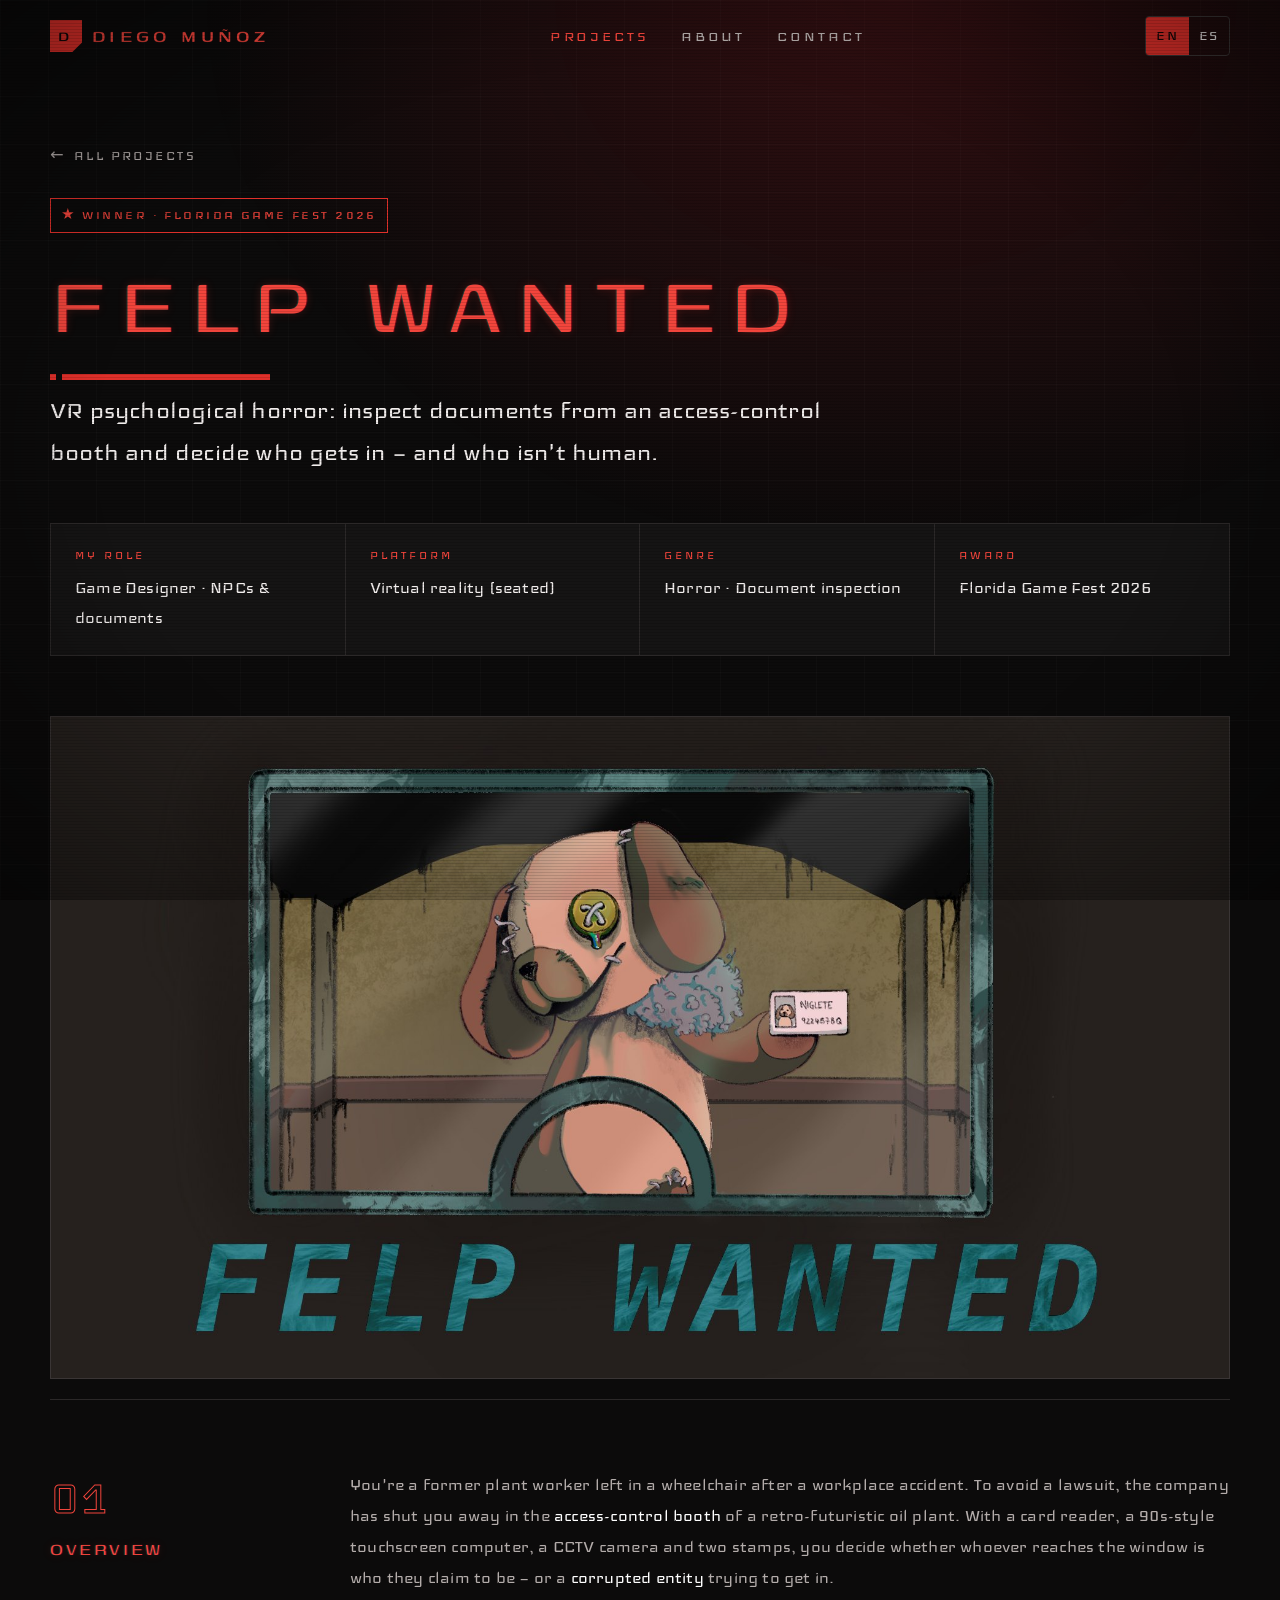
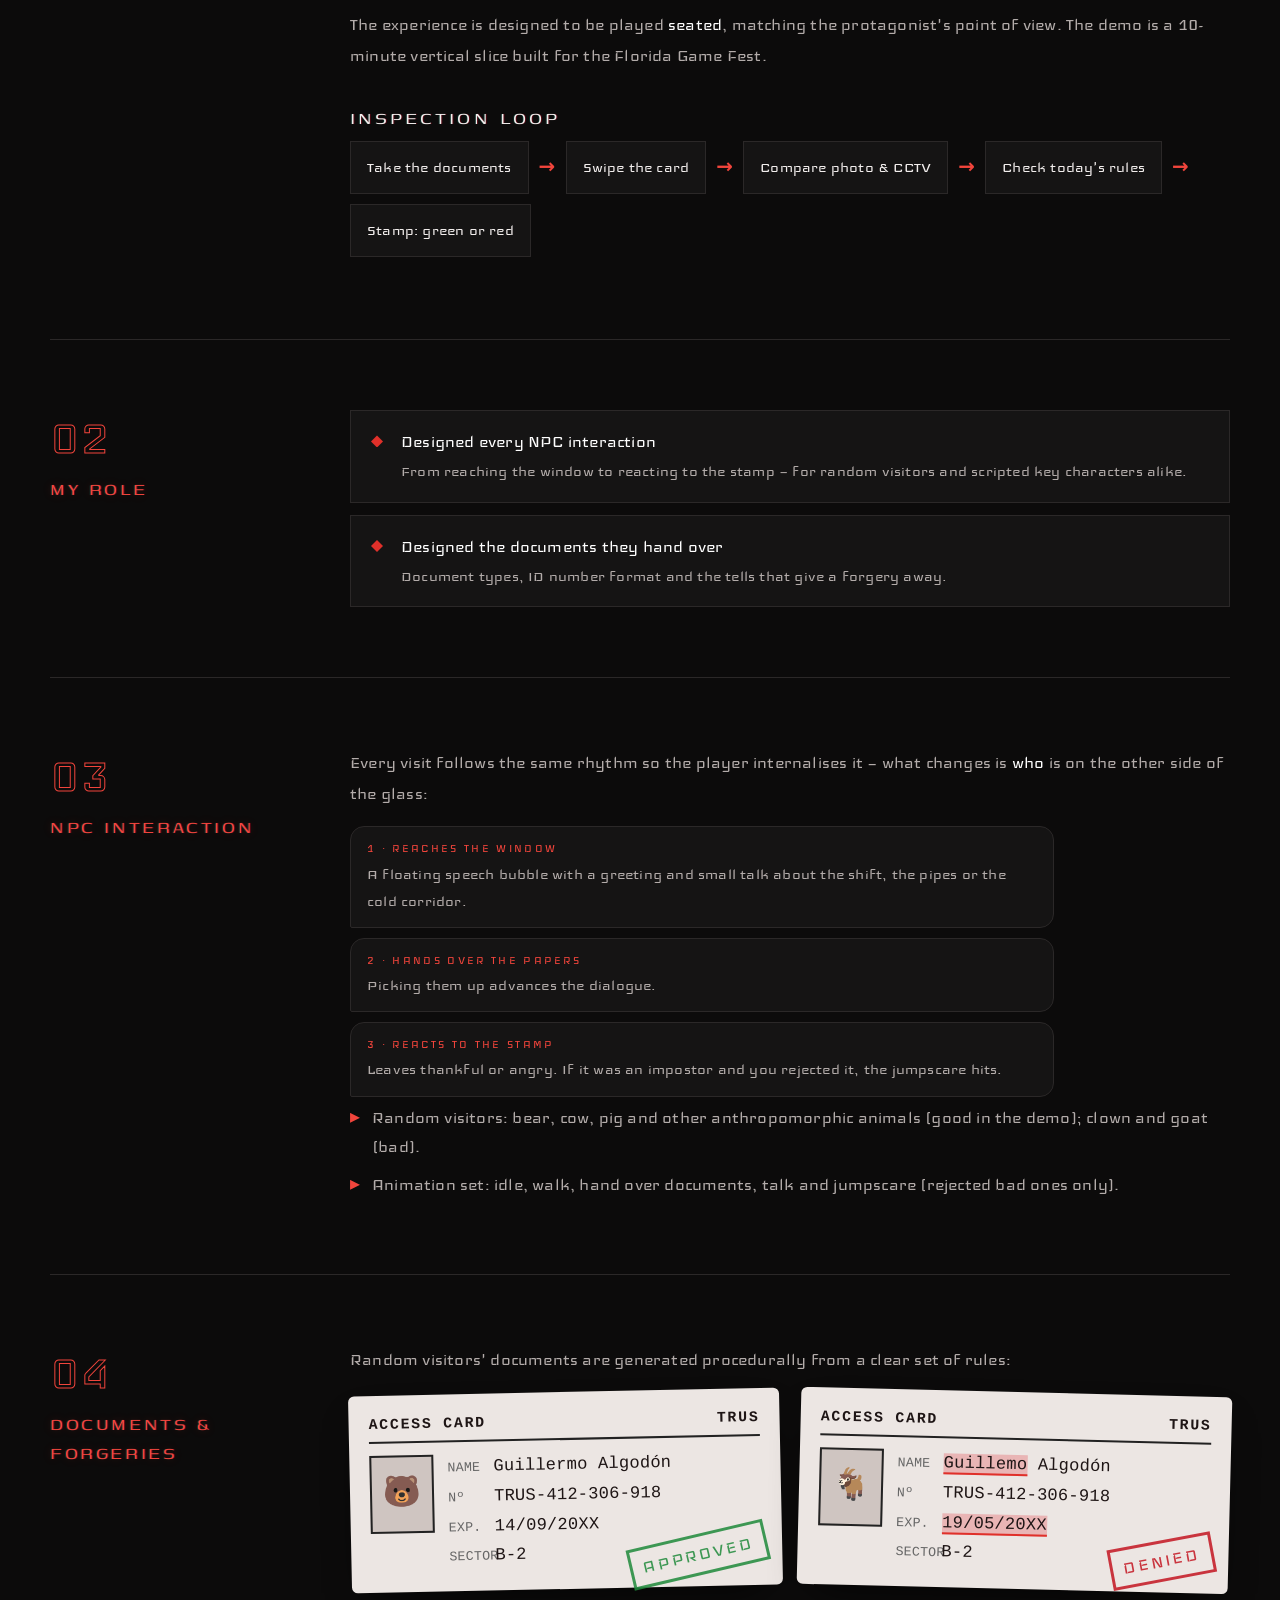
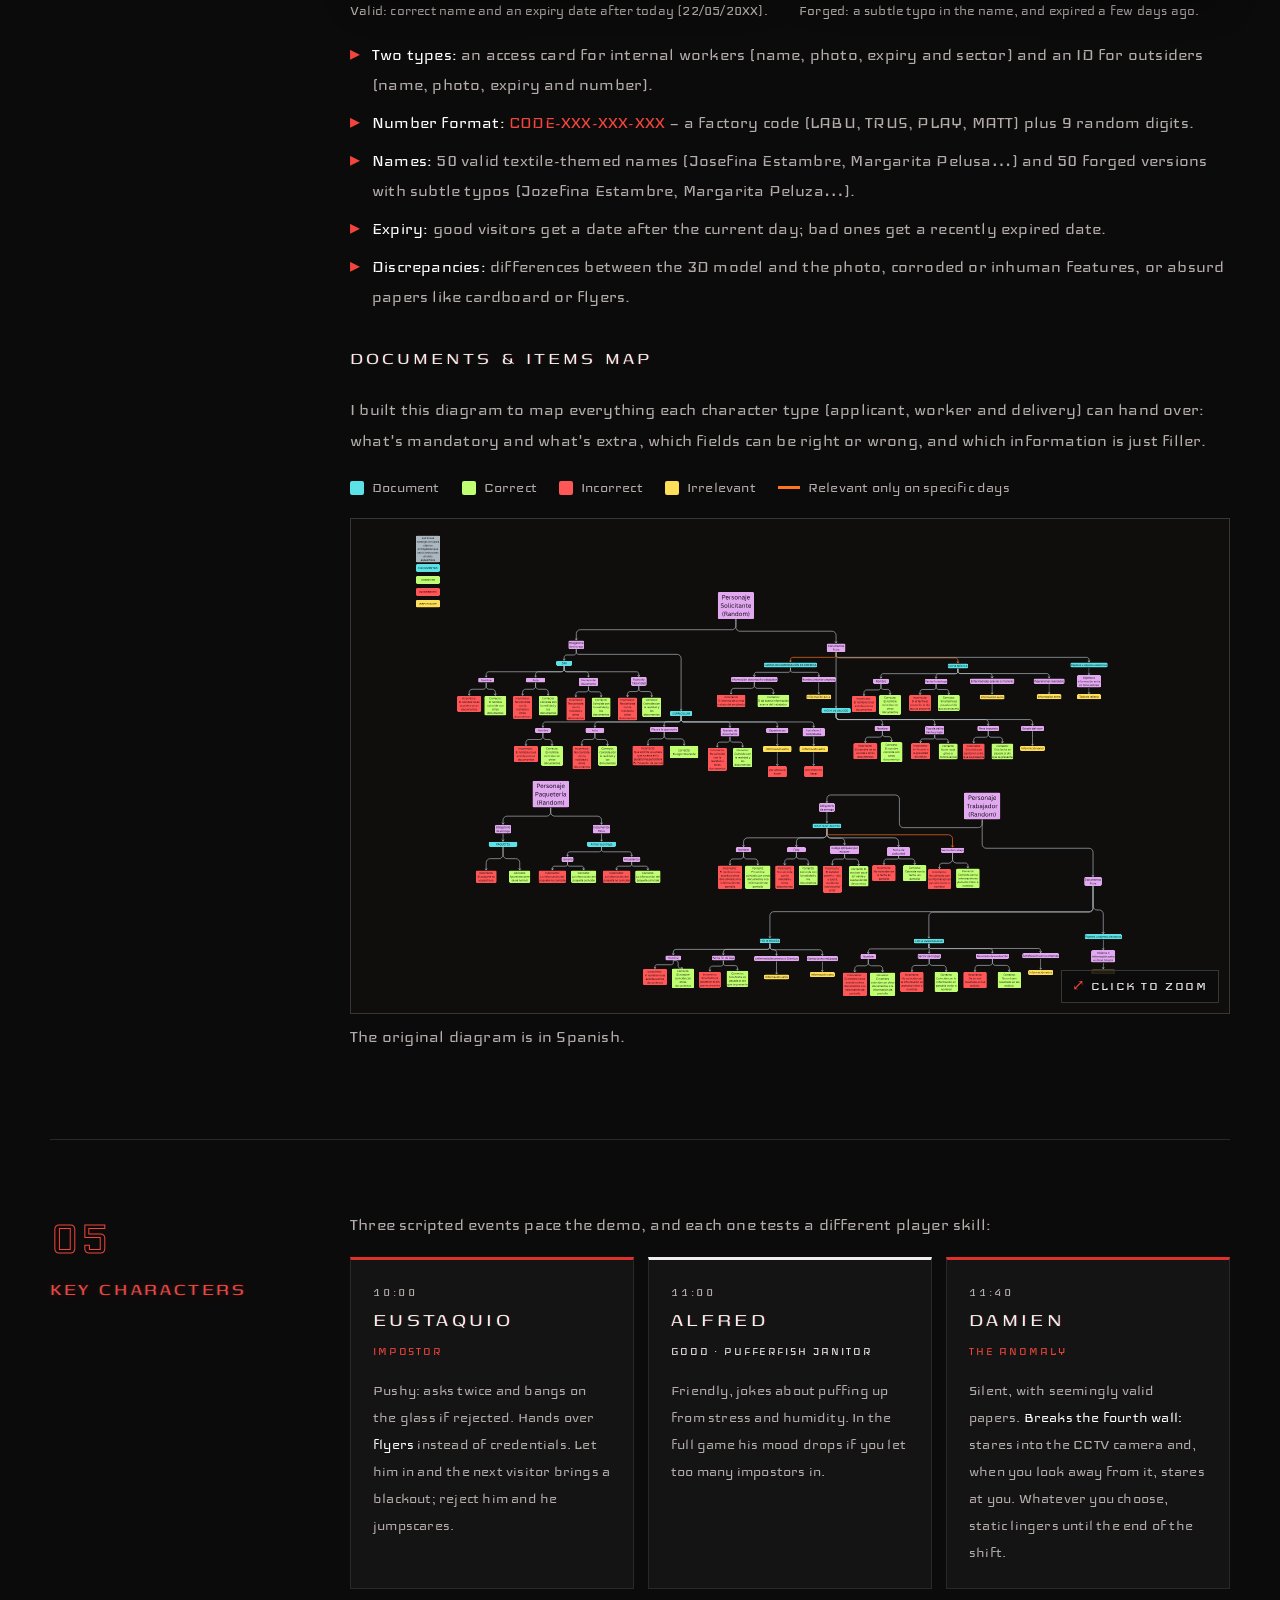
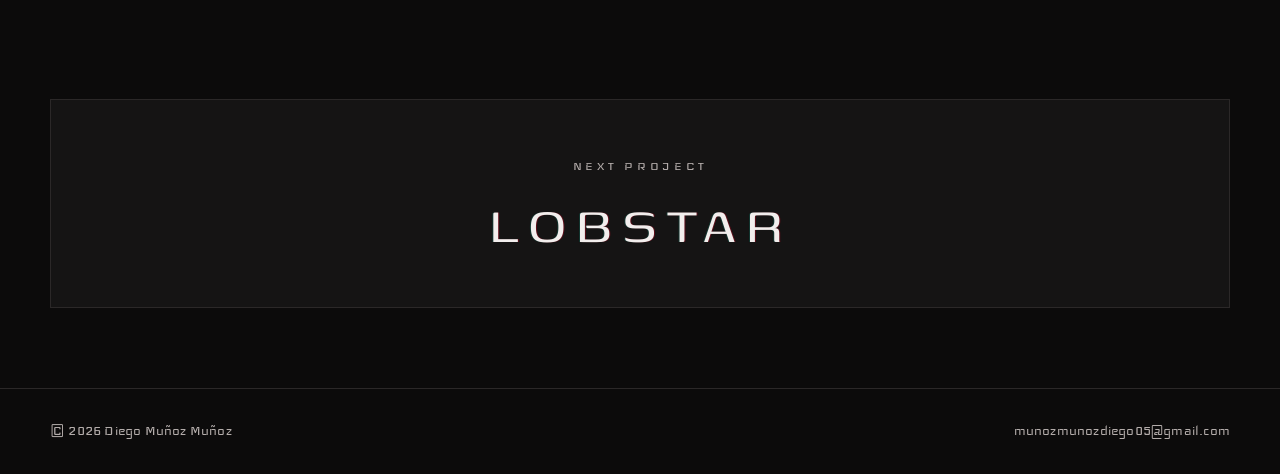
==== commit 8fffa169: "Add files via upload" ====
--- a/felpwanted.html
+++ b/felpwanted.html
@@ -922,7 +922,56 @@
 .featured-body .tagline, .card-body .tagline, .p-hero .tagline { color: var(--text); }
 .item .type { color: var(--muted); border-color: var(--line-strong); }
 .item .type.shared { color: var(--text); border-color: var(--red); }
-
+/* show the whole OniJack key art instead of a zoomed crop */
+.featured-media { isolation: isolate; }
+.featured-media img.backdrop { position: absolute; inset: 0; width: 100%; height: 100%; object-fit: cover; filter: blur(22px) brightness(.4) saturate(.8); transform: scale(1.15); }
+.featured-media img.fit { position: relative; object-fit: contain; width: 100%; height: 100%; padding: 36px; filter: contrast(1.05) brightness(.95); box-sizing: border-box; }
+.featured-media img.fit { image-rendering: auto; }
+.featured:hover .featured-media img.fit { transform: none; }
+.featured:hover .featured-media img.backdrop { filter: blur(22px) brightness(.45) saturate(.9); transform: scale(1.15); }
+
+/* ---------- v16: bilingual images, zoomable figures, jam → Steam ---------- */
+html[lang="es"] .only-en, html:not([lang="es"]) .only-es { display: none !important; }
+.fig-intro { margin-top: 26px; }
+figure.zoomable { margin: 18px 0 8px; cursor: zoom-in; border: 1px solid var(--line-strong); background: #0c0b0b; position: relative; }
+figure.zoomable img { width: 100%; height: auto; display: block; transition: opacity .2s; }
+figure.zoomable:hover { border-color: var(--red); }
+figure.zoomable:focus-visible { outline: 2px solid var(--red-bright); outline-offset: 3px; }
+figure.zoomable figcaption { position: absolute; right: 10px; bottom: 10px; font-size: .8rem; letter-spacing: .12em; text-transform: uppercase;
+  background: rgba(12,11,11,.88); border: 1px solid var(--line-strong); color: var(--text); padding: 4px 10px; }
+figure.zoomable:hover figcaption { border-color: var(--red); color: var(--red-bright); }
+.zoom-ico { color: var(--red-bright); }
+
+.fromto { display: grid; grid-template-columns: 1fr auto 1.4fr; gap: 16px; align-items: stretch; margin-top: 8px; }
+.ft-col { padding: 18px 20px; border: 1px solid var(--line-strong); background: var(--surface); }
+.ft-col small { display: block; font-size: .78rem; letter-spacing: .18em; text-transform: uppercase; color: var(--muted); margin-bottom: 6px; }
+.ft-col p { margin: 0 !important; color: var(--text) !important; font-size: 1rem !important; }
+.ft-col.now { border-color: var(--red); }
+.ft-col.now small { color: var(--red-bright); }
+.ft-arrow { align-self: center; color: var(--red-bright); font-size: 1.6rem; }
+@media (max-width: 760px) { .fromto { grid-template-columns: 1fr; } .ft-arrow { transform: rotate(90deg); justify-self: center; } }
+
+.lightbox { position: fixed; inset: 0; z-index: 300; background: rgba(8,7,7,.96); display: flex; flex-direction: column; }
+.lightbox[hidden] { display: none; }
+.lb-stage { flex: 1; overflow: hidden; position: relative; cursor: grab; touch-action: none; }
+.lb-stage.dragging { cursor: grabbing; }
+.lb-stage img { position: absolute; left: 0; top: 0; transform-origin: 0 0; max-width: none; user-select: none; -webkit-user-drag: none; }
+.lb-tools { position: absolute; top: 16px; right: 16px; display: flex; gap: 8px; }
+.lb-tools button { width: 44px; height: 44px; background: rgba(21,20,20,.95); border: 1px solid var(--line-strong); color: var(--text); font: inherit; font-size: 1.1rem; cursor: pointer; }
+.lb-tools button:hover, .lb-tools button:focus-visible { border-color: var(--red); color: var(--red-bright); outline: none; }
+.lb-hint { position: absolute; left: 50%; bottom: 14px; transform: translateX(-50%); font-size: .85rem; color: var(--muted); background: rgba(12,11,11,.85); padding: 4px 12px; border: 1px solid var(--line); white-space: nowrap; }
+@media (max-width: 760px) { .lb-hint { display: none; } }
+.why p strong { color: var(--red-bright) !important; }
+
+
+/* ---------- v17: documents diagram ---------- */
+.diagram-legend { display: flex; flex-wrap: wrap; gap: 10px 22px; margin: 18px 0 4px; font-size: .88rem; color: var(--muted); }
+.diagram-legend > span { display: inline-flex; align-items: center; gap: 8px; }
+.diagram-legend i { width: 14px; height: 14px; display: inline-block; border-radius: 2px; }
+.diagram-legend i.line { height: 3px; width: 22px; border-radius: 0; background: #ff751f; }
+figure.zoomable.diagram { background: #100d0d; }
+figure.zoomable.diagram img { aspect-ratio: 16 / 9; }
+.diagram-note { font-size: .85rem; color: var(--muted); margin-top: 6px !important; }
 </style>
 </head>
 <body>
@@ -1067,6 +1116,21 @@
           <li data-es="<strong>Discrepancias:</strong> diferencias entre el modelo 3D y la foto, rasgos corroídos o inhumanos, o papeles absurdos como cartones o folletos.">
             <strong>Discrepancies:</strong> differences between the 3D model and the photo, corroded or inhuman features, or absurd papers like cardboard or flyers.</li>
         </ul>
+        <h3 data-es="Mapa de documentos y objetos">Documents &amp; items map</h3>
+        <p class="fig-intro" data-es="Diseñé este diagrama para reunir todo lo que puede entregar cada tipo de personaje (solicitante, trabajador y paquetería): qué es obligatorio y qué es extra, qué datos pueden estar bien o mal y qué información es solo relleno.">
+          I built this diagram to map everything each character type (applicant, worker and delivery) can hand over: what's mandatory and what's extra, which fields can be right or wrong, and which information is just filler.</p>
+        <div class="diagram-legend" aria-label="Legend">
+          <span><i style="background:#5ce1e6"></i><span data-es="Documento">Document</span></span>
+          <span><i style="background:#c1ff72"></i><span data-es="Correcto">Correct</span></span>
+          <span><i style="background:#ff5757"></i><span data-es="Incorrecto">Incorrect</span></span>
+          <span><i style="background:#ffde59"></i><span data-es="Irrelevante">Irrelevant</span></span>
+          <span><i class="line"></i><span data-es="Relevante solo ciertos días">Relevant only on specific days</span></span>
+        </div>
+        <figure class="zoomable diagram reveal">
+          <img src="felpwanted-documents-diagram.svg" alt="Felp Wanted documents diagram: what applicants, workers and delivery characters hand over, which data can be correct or incorrect, and what is irrelevant" loading="lazy" />
+          <figcaption><span class="zoom-ico" aria-hidden="true">⤢</span> <span data-es="Haz clic para ampliar">Click to zoom</span></figcaption>
+        </figure>
+        <p class="diagram-note only-en">The original diagram is in Spanish.</p>
         <div class="why" data-label="Why I designed it this way" data-label-es="Por qué lo diseñé así"><!-- WHY: documents --></div>
       </div>
     </div>
@@ -1107,7 +1171,18 @@
       <a href="mailto:munozmunozdiego05@gmail.com">munozmunozdiego05@gmail.com</a>
     </div>
   </footer>
-  <script>
+    <div class="lightbox" id="lightbox" role="dialog" aria-modal="true" aria-label="Image viewer" hidden>
+    <div class="lb-stage"><img alt="" /></div>
+    <div class="lb-tools">
+      <button type="button" data-zoom="in" aria-label="Zoom in">+</button>
+      <button type="button" data-zoom="out" aria-label="Zoom out">−</button>
+      <button type="button" data-zoom="reset" aria-label="Fit to screen">1:1</button>
+      <button type="button" data-zoom="close" aria-label="Close">✕</button>
+    </div>
+    <p class="lb-hint" data-es="Rueda o botones para hacer zoom · arrastra para moverte · Esc para cerrar">Scroll or use the buttons to zoom · drag to move · Esc to close</p>
+  </div>
+
+<script>
 
 // ===== Language switch (EN / ES) =====
 // Any element with a data-es attribute is translatable.
@@ -1194,6 +1269,60 @@
   if (!calm) setInterval(() => { const cv = blocks[Math.floor(Math.random() * blocks.length)]; draw(cv); }, 1400);
 })();
 
+// ===== Zoomable images (lightbox with zoom + pan) =====
+(function () {
+  const box = document.getElementById("lightbox");
+  if (!box) return;
+  const stage = box.querySelector(".lb-stage"), img = stage.querySelector("img");
+  let scale = 1, fit = 1, x = 0, y = 0, drag = null, lastFocus = null;
+  const pointers = new Map(); let pinch = null;
+  function apply() { img.style.transform = `translate(${x}px, ${y}px) scale(${scale})`; }
+  function fitImage() {
+    const W = stage.clientWidth, H = stage.clientHeight, w = img.naturalWidth, h = img.naturalHeight;
+    fit = Math.min(W / w, H / h) * 0.96; scale = fit; x = (W - w * scale) / 2; y = (H - h * scale) / 2; apply();
+  }
+  function zoomAt(factor, cx, cy) {
+    const ns = Math.min(Math.max(scale * factor, fit * 0.8), Math.max(fit * 8, 1.5));
+    x = cx - (cx - x) * (ns / scale); y = cy - (cy - y) * (ns / scale); scale = ns; apply();
+  }
+  function open(src, alt) {
+    lastFocus = document.activeElement;
+    img.alt = alt || ""; box.hidden = false; document.body.style.overflow = "hidden";
+    img.onload = fitImage; img.src = src; if (img.complete) fitImage();
+    box.querySelector('[data-zoom="close"]').focus();
+  }
+  function close() { box.hidden = true; document.body.style.overflow = ""; if (lastFocus) lastFocus.focus(); }
+  document.querySelectorAll("figure.zoomable").forEach((f) => {
+    f.tabIndex = 0; f.setAttribute("role", "button");
+    const go = () => { const im = [...f.querySelectorAll("img")].find((i) => i.offsetParent !== null) || f.querySelector("img"); open(im.currentSrc || im.src, im.alt); };
+    f.addEventListener("click", go);
+    f.addEventListener("keydown", (e) => { if (e.key === "Enter" || e.key === " ") { e.preventDefault(); go(); } });
+  });
+  box.querySelectorAll("[data-zoom]").forEach((b) => b.addEventListener("click", () => {
+    const c = { x: stage.clientWidth / 2, y: stage.clientHeight / 2 }, k = b.dataset.zoom;
+    if (k === "in") zoomAt(1.4, c.x, c.y); else if (k === "out") zoomAt(1 / 1.4, c.x, c.y); else if (k === "reset") fitImage(); else close();
+  }));
+  stage.addEventListener("wheel", (e) => { e.preventDefault(); const r = stage.getBoundingClientRect(); zoomAt(e.deltaY < 0 ? 1.15 : 1 / 1.15, e.clientX - r.left, e.clientY - r.top); }, { passive: false });
+  stage.addEventListener("pointerdown", (e) => {
+    stage.setPointerCapture(e.pointerId); pointers.set(e.pointerId, { x: e.clientX, y: e.clientY });
+    if (pointers.size === 2) { const [a, b] = [...pointers.values()]; pinch = { d: Math.hypot(a.x - b.x, a.y - b.y) }; drag = null; }
+    else { drag = { sx: e.clientX - x, sy: e.clientY - y }; stage.classList.add("dragging"); }
+  });
+  stage.addEventListener("pointermove", (e) => {
+    if (!pointers.has(e.pointerId)) return;
+    pointers.set(e.pointerId, { x: e.clientX, y: e.clientY });
+    if (pinch && pointers.size === 2) {
+      const [a, b] = [...pointers.values()], d = Math.hypot(a.x - b.x, a.y - b.y), r = stage.getBoundingClientRect();
+      zoomAt(d / pinch.d, (a.x + b.x) / 2 - r.left, (a.y + b.y) / 2 - r.top); pinch.d = d;
+    } else if (drag) { x = e.clientX - drag.sx; y = e.clientY - drag.sy; apply(); }
+  });
+  const end = (e) => { pointers.delete(e.pointerId); if (pointers.size < 2) pinch = null; if (!pointers.size) { drag = null; stage.classList.remove("dragging"); } };
+  stage.addEventListener("pointerup", end); stage.addEventListener("pointercancel", end);
+  stage.addEventListener("dblclick", (e) => { const r = stage.getBoundingClientRect(); zoomAt(2, e.clientX - r.left, e.clientY - r.top); });
+  document.addEventListener("keydown", (e) => { if (box.hidden) return; if (e.key === "Escape") close(); if (e.key === "+" || e.key === "=") zoomAt(1.4, stage.clientWidth / 2, stage.clientHeight / 2); if (e.key === "-") zoomAt(1 / 1.4, stage.clientWidth / 2, stage.clientHeight / 2); });
+  window.addEventListener("resize", () => { if (!box.hidden) fitImage(); });
+})();
+
 </script>
 </body>
 </html>
